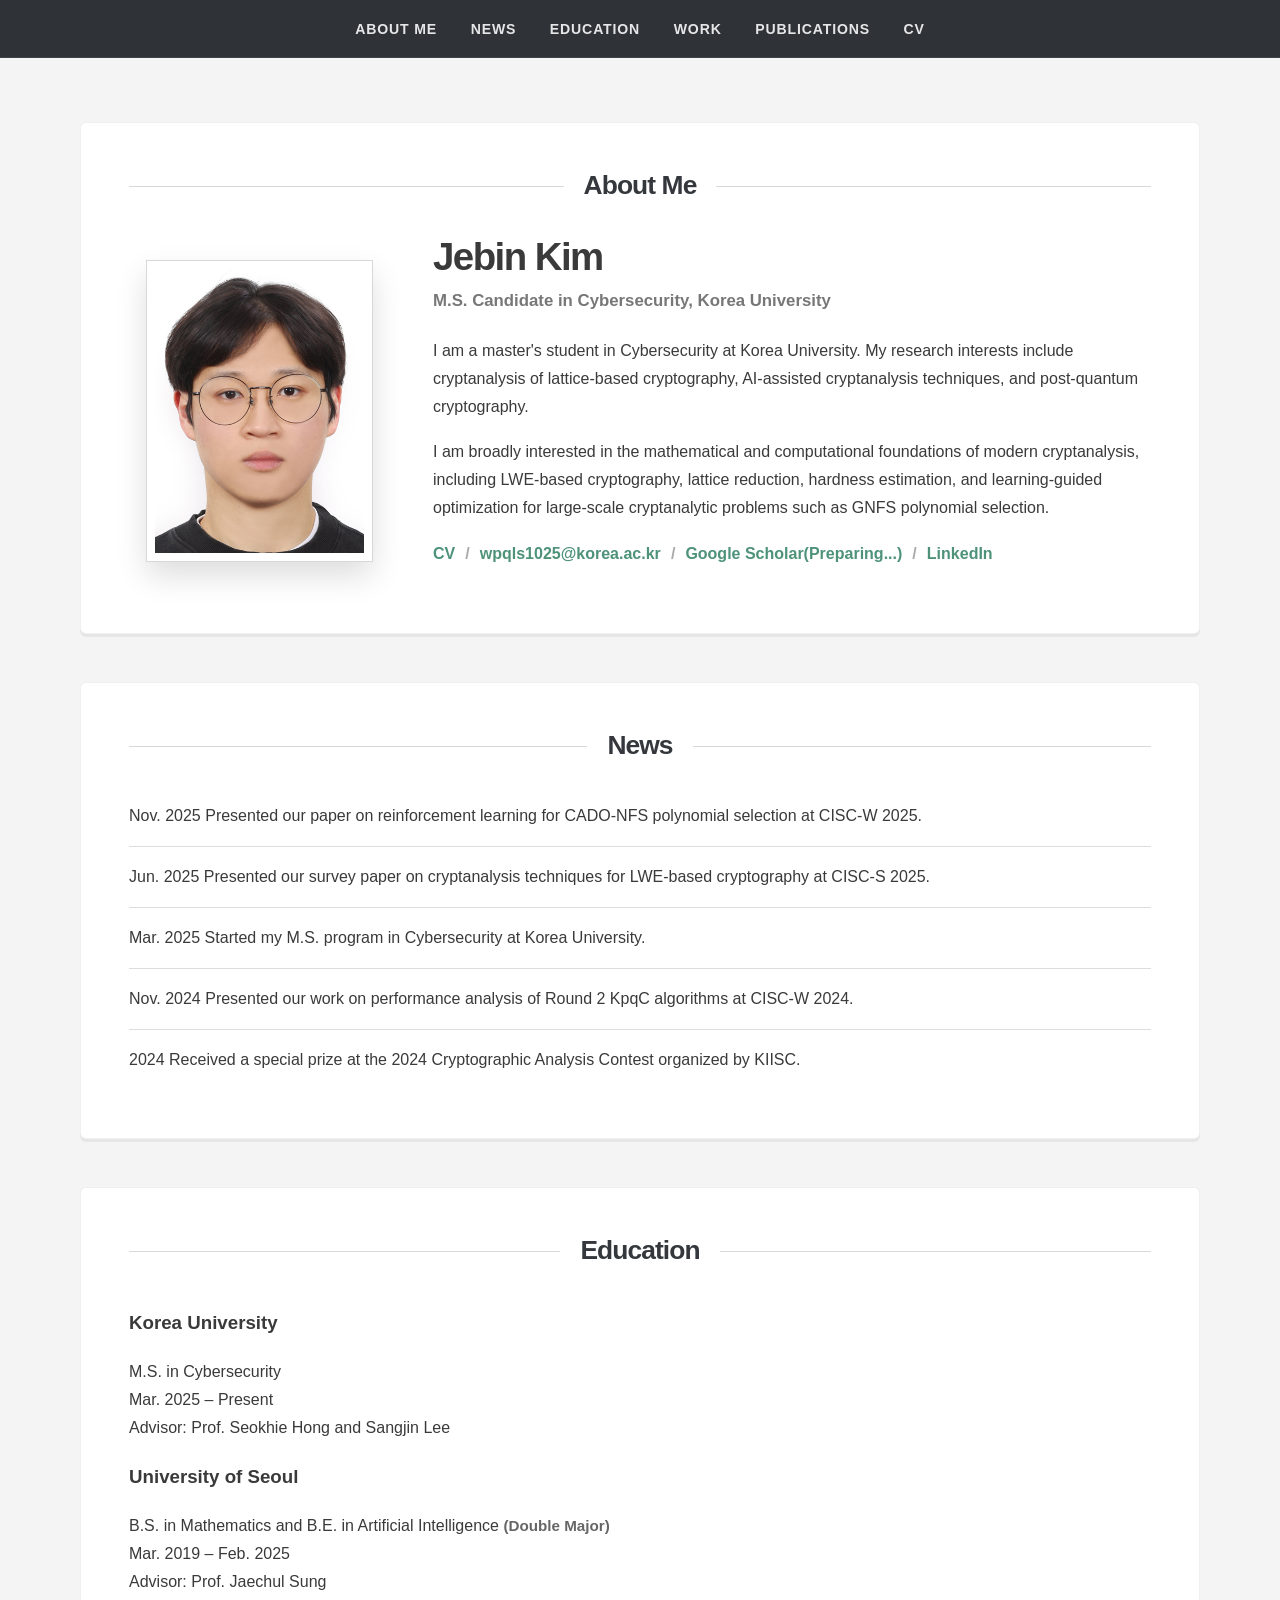
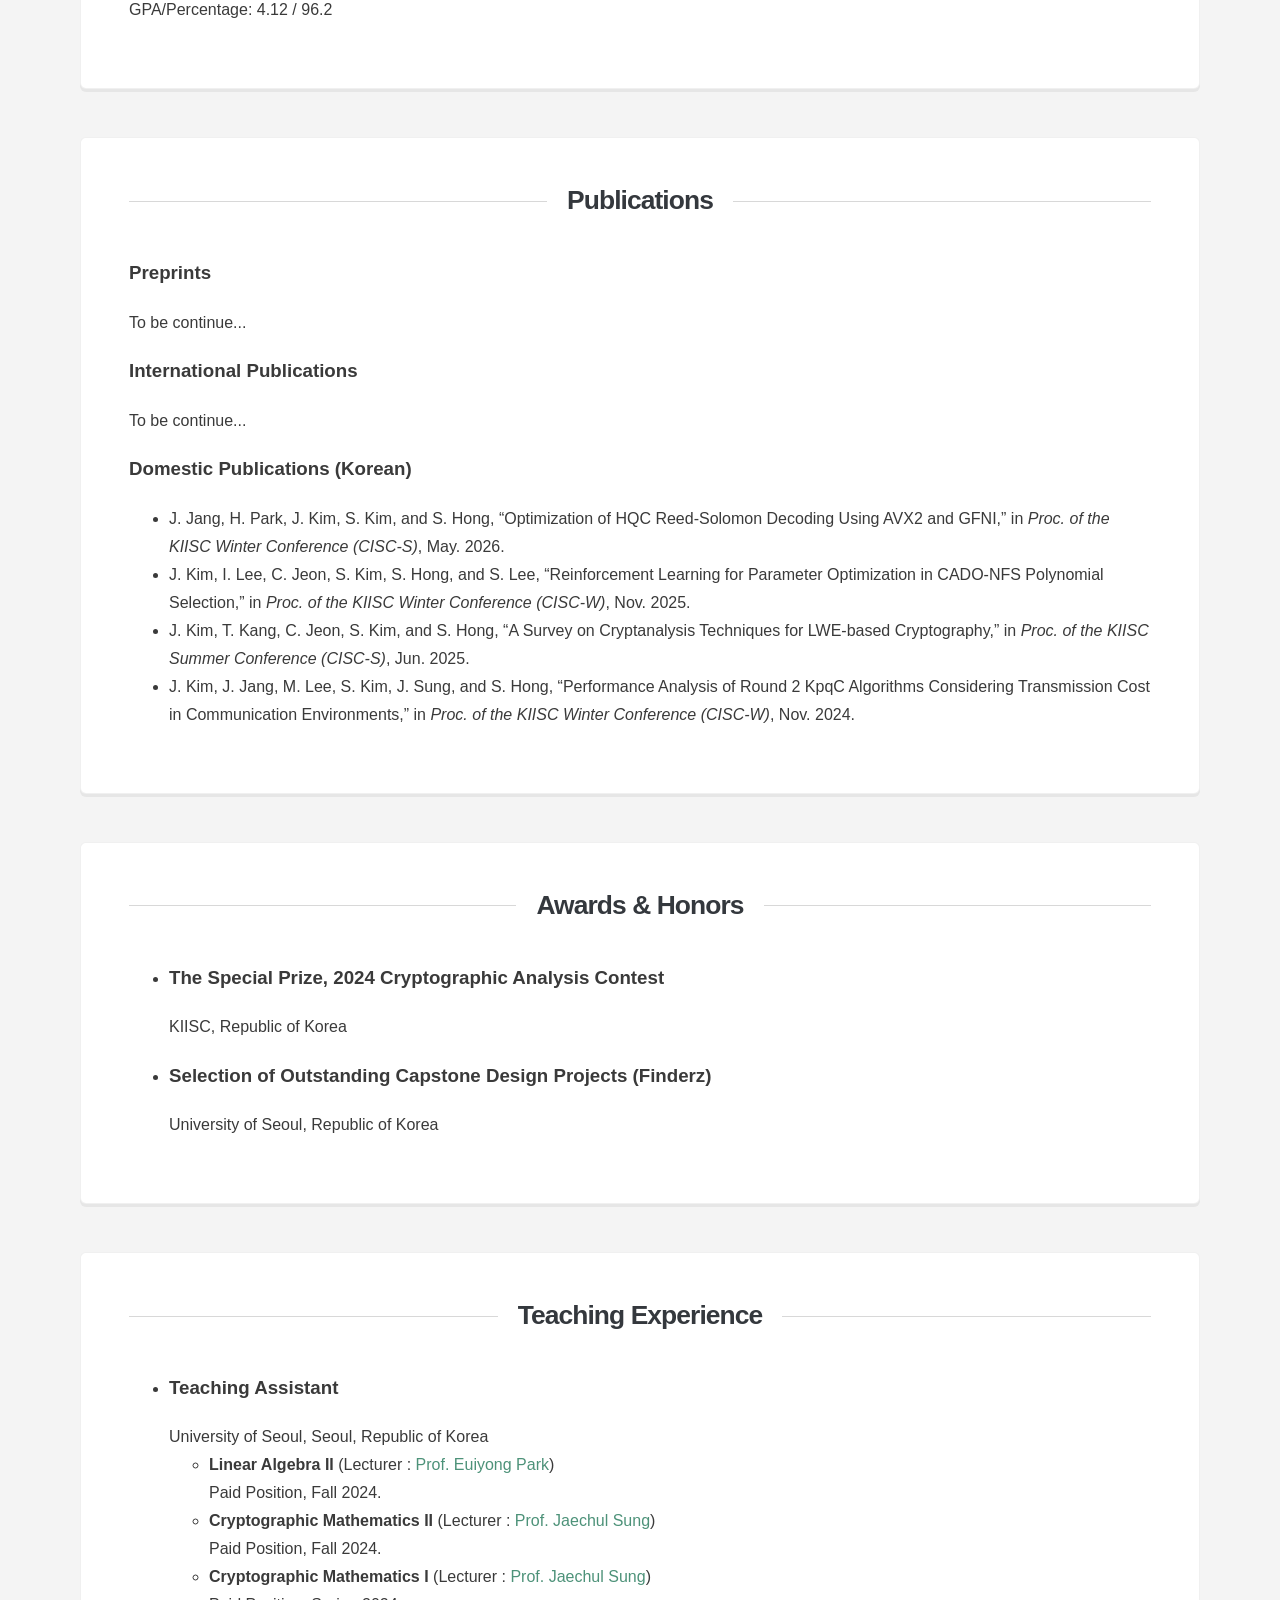
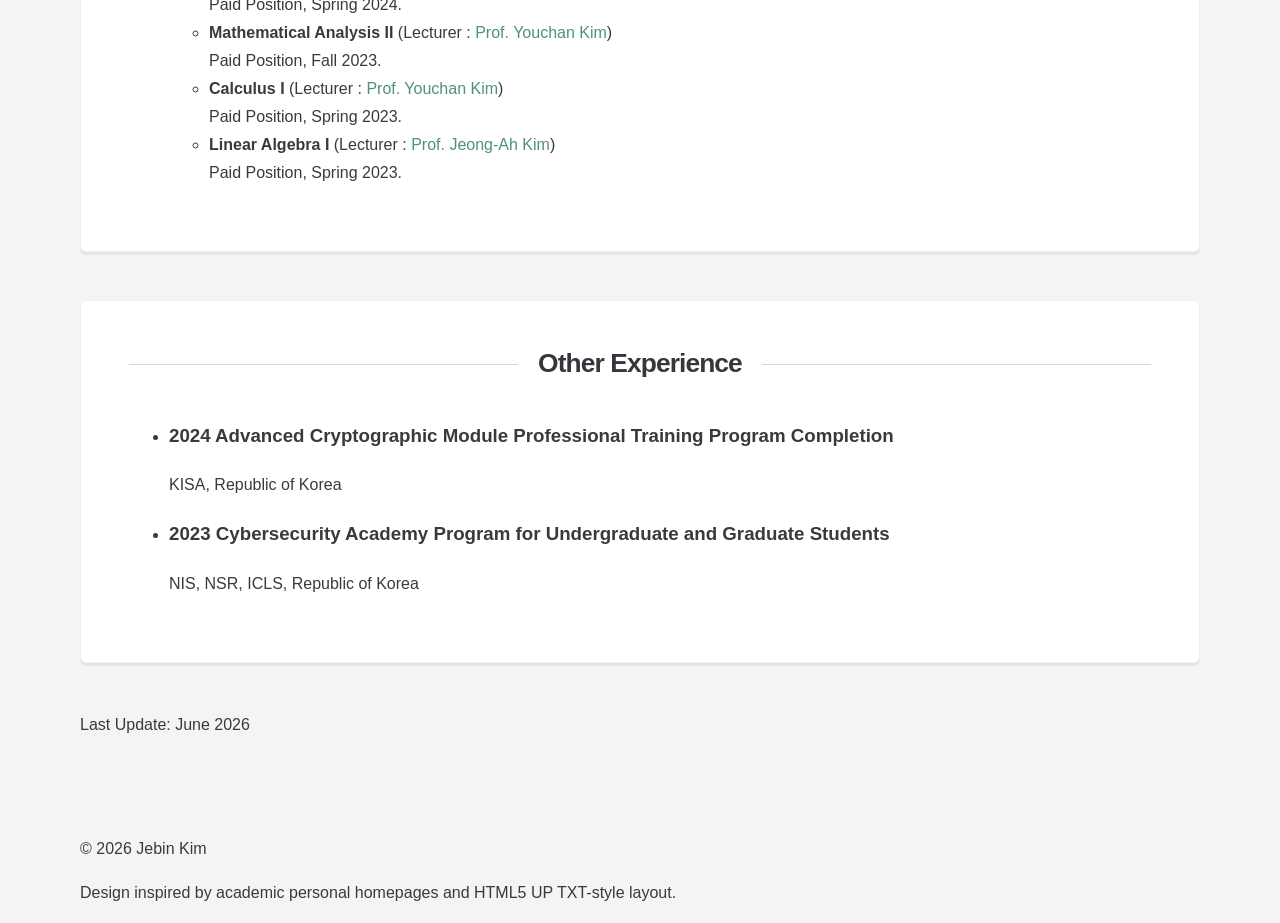
==== index.html @ 46e4a68a "Update index.html" ====
<!DOCTYPE html>
<html lang="en">

<head>
    <meta charset="UTF-8" />
    <meta name="viewport" content="width=device-width, initial-scale=1.0" />
    <title>Jebin Kim</title>
    <meta name="description" content="Personal academic homepage of Jebin Kim, M.S. candidate in Cybersecurity at Korea University." />
    <link rel="stylesheet" href="style.css" />
    <script>
        // Preserve the browser's normal scroll restoration on refresh.
        // If an old #section URL remains from a previous version, remove it early
        // so the browser restores the last scroll position instead of jumping to the anchor.
        (function() {
            if ('scrollRestoration' in history) {
                history.scrollRestoration = 'auto';
            }
            if (window.location.hash) {
                history.replaceState(null, document.title, window.location.pathname + window.location.search);
            }
        })();
    </script>
</head>

<body>
    <!-- HOMEPAGE_VERSION: ABOUT_LEFT_IMAGE_RIGHT_TEXT_V5 -->
    <!-- News section updated: latest-first, 5 items, generated 2026-06-02 -->
    <div id="page-wrapper">
        <!--    <header id="header">-->
        <!--      <div class="logo-container">-->
        <!--        <div class="logo-box">-->
        <!--          <h1><a href="#about">Jebin Kim</a></h1>-->
        <!--          <p>Cryptography · Post-Quantum Cryptanalysis · AI-Assisted Cryptanalysis</p>-->
        <!--        </div>-->
        <!--      </div>-->
        <!--    </header>-->

        <nav id="nav" aria-label="Main navigation">
            <ul>
<!--                <li class="current"><a href="#about">About Me</a></li>-->
                <li><a href="#about">About Me</a></li>
                <li><a href="#news">News</a></li>
                <li><a href="#education">Education</a></li>
                <li><a href="#work">Work</a></li>
                <li><a href="#publications">Publications</a></li>
                <li><a href="CV/CV20260602.pdf">CV</a></li>
            </ul>
        </nav>

        <main id="main">
            <div class="container">

                <!-- ABOUT -->
                <section id="about" class="box page-content about-split">
                    <h2 class="major"><span>About Me</span></h2>

                    <div class="about-layout">
                        <div class="about-photo">
                            <img src="images/Jebinkim.jpg" alt="Profile photo of Jebin Kim" />
                        </div>

                        <div class="about-text">
                            <h1>Jebin Kim</h1>
                            <p class="subtitle">M.S. Candidate in Cybersecurity, Korea University</p>

                            <p>
                                I am a master's student in Cybersecurity at Korea University. My research interests include
                                cryptanalysis of lattice-based cryptography, AI-assisted cryptanalysis techniques, and post-quantum cryptography.
                            </p>

                            <p>
                                I am broadly interested in the mathematical and computational foundations of modern cryptanalysis,
                                including LWE-based cryptography, lattice reduction, hardness estimation, and learning-guided
                                optimization for large-scale cryptanalytic problems such as GNFS polynomial selection.
                            </p>

                            <!--      <p class="affiliation">-->
                            <!--        Graduate School of Information Security, Korea University-->
                            <!--      </p>-->

                            <p class="profile-links">
                                <a href="CV/CV20260602.pdf">CV</a>
                                <span>/</span>
                                <a href="mailto:wpqls1025@korea.ac.kr">wpqls1025@korea.ac.kr</a>
                                <span>/</span>
                                <a href="#">Google Scholar(Preparing...)</a>
                                <span>/</span>
                                <a href="https://www.linkedin.com/in/jebinkim">LinkedIn</a>
                            </p>
                        </div>
                    </div>
                </section>


                <!-- NEWS -->
                <section id="news" class="box page-content">
                    <h2 class="major"><span>News</span></h2>
                    <ul class="news-list">
                        <li>
                            <span class="news-date">Nov. 2025</span>
                            <span class="news-text">
                                Presented our paper on reinforcement learning for CADO-NFS polynomial selection at CISC-W 2025.
                            </span>
                        </li>
                        <li>
                            <span class="news-date">Jun. 2025</span>
                            <span class="news-text">
                                Presented our survey paper on cryptanalysis techniques for LWE-based cryptography at CISC-S 2025.
                            </span>
                        </li>
                        <li>
                            <span class="news-date">Mar. 2025</span>
                            <span class="news-text">
                                Started my M.S. program in Cybersecurity at Korea University.
                            </span>
                        </li>
                        <li>
                            <span class="news-date">Nov. 2024</span>
                            <span class="news-text">
                                Presented our work on performance analysis of Round 2 KpqC algorithms at CISC-W 2024.
                            </span>
                        </li>
                        <li>
                            <span class="news-date">2024</span>
                            <span class="news-text">
                                Received a special prize at the 2024 Cryptographic Analysis Contest organized by KIISC.
                            </span>
                        </li>
                    </ul>
                </section>

                <!-- EDUCATION -->
                <section id="education" class="box page-content education-compact">
                    <h2 class="major"><span>Education</span></h2>

                    <div class="edu-list">
                        <article class="edu-item">
                            <h3>Korea University</h3>
                            <div class="edu-detail">
                                <p>
                                    M.S. in Cybersecurity
                                    <br>
                                    Mar. 2025 – Present
                                    <br>
                                    Advisor: Prof. Seokhie Hong and Sangjin Lee
                                </p>
                            </div>
                        </article>

                        <article class="edu-item">
                            <h3>University of Seoul</h3>
                            <div class="edu-detail">
                                <p>
                                    B.S. in Mathematics and B.E. in Artificial Intelligence <span class="degree-note">(Double Major)</span>
                                    <br>
                                    Mar. 2019 – Feb. 2025
                                    <br>
                                    Advisor: Prof. Jaechul Sung
                                    <br>
                                    GPA/Percentage: 4.12 / 96.2
                                </p>
                            </div>
                        </article>
                    </div>
                </section>

                <!--        &lt;!&ndash; WORK EXPERIENCE &ndash;&gt;-->
                <!--        <section id="work" class="box page-content">-->
                <!--          <h2 class="major"><span>Work Experience</span></h2>-->
                <!--          <div class="empty-space" aria-label="Empty work experience section"></div>-->
                <!--        </section>-->

                <!-- PUBLICATIONS -->
                <section id="publications" class="box page-content">
                    <h2 class="major"><span>Publications</span></h2>

                    <h3 class="section-subtitle">Preprints</h3>
                    <div class="publication-empty-box" aria-label="Empty publications section">
                        To be continue...
                    </div>

                    <h3 class="section-subtitle">International Publications</h3>
                    <div class="publication-empty-box" aria-label="Empty publications section">
                        To be continue...
                    </div>

                    <h3 class="section-subtitle domestic-title">Domestic Publications (Korean)</h3>
                    <ul class="domestic-publications">
                        <li>
                            J. Jang, H. Park, J. Kim, S. Kim, and S. Hong,
                            “Optimization of HQC Reed-Solomon Decoding Using AVX2 and GFNI,”
                            in <em>Proc. of the KIISC Winter Conference (CISC-S)</em>, May. 2026.
                        </li>
                        <li>
                            J. Kim, I. Lee, C. Jeon, S. Kim, S. Hong, and S. Lee,
                            “Reinforcement Learning for Parameter Optimization in CADO-NFS Polynomial Selection,”
                            in <em>Proc. of the KIISC Winter Conference (CISC-W)</em>, Nov. 2025.
                        </li>
                        <li>
                            J. Kim, T. Kang, C. Jeon, S. Kim, and S. Hong,
                            “A Survey on Cryptanalysis Techniques for LWE-based Cryptography,”
                            in <em>Proc. of the KIISC Summer Conference (CISC-S)</em>, Jun. 2025.
                        </li>
                        <li>
                            J. Kim, J. Jang, M. Lee, S. Kim, J. Sung, and S. Hong,
                            “Performance Analysis of Round 2 KpqC Algorithms Considering Transmission Cost in Communication Environments,”
                            in <em>Proc. of the KIISC Winter Conference (CISC-W)</em>, Nov. 2024.
                        </li>
                    </ul>
                </section>

                <!-- AWARDS & HONORS -->
                <section id="awards" class="box page-content">
                    <h2 class="major"><span>Awards &amp; Honors</span></h2>
                    <ul class="cv-list compact">
                        <li>
                            <h3>The Special Prize, 2024 Cryptographic Analysis Contest</h3>
                            <p class="institution">KIISC, Republic of Korea</p>
                        </li>
                        <li>
                            <h3>Selection of Outstanding Capstone Design Projects (Finderz)</h3>
                            <p class="institution">University of Seoul, Republic of Korea</p>
                        </li>
                    </ul>
                </section>

                <!-- TEACHING EXPERIENCE -->
                <section id="teaching" class="box page-content">
                    <h2 class="major"><span>Teaching Experience</span></h2>
                    <ul class="cv-list">
                        <li>
                            <div class="item-head">
                                <h3>Teaching Assistant</h3>
<!--                                <span>Mar. 2023 - Feb. 2025</span>-->
                            </div>
                            <span class="institution">University of Seoul, Seoul, Republic of Korea</span>
                            <ul class="sub-list">
                                <li>
                                    <b>Linear Algebra II</b>
                                    <span class="degree-note"> (Lecturer : <a href="https://sites.google.com/site/epark1024/" target="_blank" style="color: #4d9279;">Prof. Euiyong Park</a>)</span>
                                    <br>
                                    Paid Position, Fall 2024.
                                </li>
                                <li>
                                    <b>Cryptographic Mathematics II</b>
                                    <span class="degree-note"> (Lecturer : <a href="https://scholar.google.com/citations?user=eSgW4uAAAAAJ&hl=en" target="_blank" style="color: #4d9279;">Prof. Jaechul Sung</a>)</span>
                                    <br>
                                    Paid Position, Fall 2024.
                                </li>
                                <li>
                                    <b>Cryptographic Mathematics I</b>
                                    <span class="degree-note"> (Lecturer : <a href="https://scholar.google.com/citations?user=eSgW4uAAAAAJ&hl=en" target="_blank" style="color: #4d9279;">Prof. Jaechul Sung</a>)</span>
                                    <br>
                                    Paid Position, Spring 2024.
                                </li>
                                <li>
                                    <b>Mathematical Analysis II</b>
                                    <span class="degree-note"> (Lecturer : <a href="https://app.rndcircle.io/lab/f2e110f0-f742-4427-a4ac-b15742e9b4c2" target="_blank" style="color: #4d9279;">Prof. Youchan Kim</a>)</span>
                                    <br>
                                    Paid Position, Fall 2023.
                                </li>
                                <li>
                                    <b>Calculus I</b>
                                    <span class="degree-note"> (Lecturer : <a href="https://app.rndcircle.io/lab/f2e110f0-f742-4427-a4ac-b15742e9b4c2" target="_blank" style="color: #4d9279;">Prof. Youchan Kim</a>)</span>
                                    <br>
                                    Paid Position, Spring 2023.
                                </li>
                                <li>
                                    <b>Linear Algebra I</b>
                                    <span class="degree-note"> (Lecturer : <a target="_blank" style="color: #4d9279;">Prof. Jeong-Ah Kim</a>)</span>
                                    <br>
                                    Paid Position, Spring 2023.
                                </li>
                            </ul>
                        </li>
                    </ul>
                </section>

                <!--        &lt;!&ndash; PROFESSIONAL ACTIVITIES &ndash;&gt;-->
                <!--        <section id="professional-activities" class="box page-content">-->
                <!--          <h2 class="major"><span>Professional Activities</span></h2>-->
                <!--          <div class="empty-space" aria-label="Empty professional activities section"></div>-->
                <!--        </section>-->

                <!-- OTHER EXPERIENCE -->
                <section id="other-experience" class="box page-content">
                    <h2 class="major"><span>Other Experience</span></h2>
                    <ul class="cv-list compact">
                        <li>
                            <h3>2024 Advanced Cryptographic Module Professional Training Program Completion</h3>
                            <p class="institution">KISA, Republic of Korea</p>
                        </li>
                        <li>
                            <h3>2023 Cybersecurity Academy Program for Undergraduate and Graduate Students</h3>
                            <p class="institution">NIS, NSR, ICLS, Republic of Korea</p>
                        </li>
                    </ul>
                </section>

                <!--        &lt;!&ndash; INVITED TALKS &ndash;&gt;-->
                <!--        <section id="invited-talks" class="box page-content">-->
                <!--          <h2 class="major"><span>Invited Talks</span></h2>-->
                <!--          <div class="empty-space" aria-label="Empty invited talks section"></div>-->
                <!--        </section>-->

                <p class="last-update">Last Update: June 2026</p>
            </div>
        </main>

        <footer id="footer">
            <div class="container footer-content">
                <p>© 2026 Jebin Kim</p>
                <p>Design inspired by academic personal homepages and HTML5 UP TXT-style layout.</p>
            </div>
        </footer>
    </div>

    <script>
        // In-page navigation without leaving #section in the URL.
        // Refresh keeps the browser's previous scroll position.
        (function() {
            if ('scrollRestoration' in history) {
                history.scrollRestoration = 'auto';
            }

            function removeHash() {
                if (window.location.hash) {
                    history.replaceState(null, document.title, window.location.pathname + window.location.search);
                }
            }

            document.querySelectorAll('a[href^="#"]').forEach(function(link) {
                link.addEventListener('click', function(event) {
                    var targetId = link.getAttribute('href');
                    if (!targetId || targetId === '#') return;

                    var target = document.querySelector(targetId);
                    if (!target) return;

                    event.preventDefault();
                    target.scrollIntoView({
                        behavior: 'smooth',
                        block: 'start'
                    });
                    removeHash();
                });
            });
        })();
    </script>
</body>

</html>
---- style.css ----
:root {
  --bg: #f4f4f4;
  --bg-dark: #2f3338;
  --bg-darker: #25292e;
  --box: #ffffff;
  --text: #3a3a3a;
  --muted: #777777;
  --line: #dddddd;
  --accent: #70b79c;
  --accent-dark: #4d9279;
  --accent-alt: #e97770;
  --shadow: 0 3px 0 rgba(0, 0, 0, 0.06);
  --radius: 6px;
  --width: 1120px;
}

* {
  box-sizing: border-box;
}

html {
  scroll-behavior: smooth;
}

body {
  margin: 0;
  background: var(--bg);
  color: var(--text);
  font-family: "Segoe UI", Arial, Helvetica, sans-serif;
  font-size: 16px;
  line-height: 1.75;
}

a {
  color: inherit;
  text-decoration: none;
}

a:hover {
  color: var(--accent-dark);
}

#page-wrapper {
  min-height: 100vh;
}

/* Header */

#header {
  padding: 3.5rem 1rem 2.5rem;
  text-align: center;
  background: #fff;
}

.logo-container {
  max-width: var(--width);
  margin: 0 auto;
}

.logo-box {
  display: inline-block;
  position: relative;
  padding: 0 2.25rem;
}

.logo-box::before,
.logo-box::after {
  content: "";
  position: absolute;
  top: 50%;
  width: 7rem;
  height: 1px;
  background: #cfcfcf;
}

.logo-box::before {
  right: 100%;
}

.logo-box::after {
  left: 100%;
}

.logo-box h1 {
  margin: 0;
  font-size: 2.65rem;
  line-height: 1;
  letter-spacing: -0.04em;
  font-weight: 900;
}

.logo-box h1 a {
  display: inline-block;
  background: var(--bg-darker);
  color: #fff;
  padding: 0.65rem 1.05rem;
  border-radius: 4px;
  box-shadow: var(--shadow);
}

.logo-box p {
  margin: 1rem 0 0;
  color: #777;
  font-size: 0.95rem;
  letter-spacing: 0.08em;
  text-transform: uppercase;
}

/* Navigation */

#nav {
  background: var(--bg-dark);
  color: #fff;
  box-shadow: inset 0 -1px 0 rgba(255, 255, 255, 0.08);
}

#nav ul {
  max-width: var(--width);
  margin: 0 auto;
  padding: 0 1rem;
  list-style: none;
  display: flex;
  align-items: center;
  justify-content: center;
  flex-wrap: wrap;
}

#nav li {
  margin: 0;
}

#nav a {
  display: block;
  padding: 1.05rem 1.05rem;
  color: rgba(255, 255, 255, 0.88);
  font-size: 0.88rem;
  font-weight: 700;
  letter-spacing: 0.06em;
  text-transform: uppercase;
}

#nav li.current a,
#nav a:hover {
  background: var(--accent);
  color: #fff;
}

/* Banner */

.banner {
  padding: 5.5rem 1rem;
  color: #fff;
  text-align: center;
  background:
    linear-gradient(rgba(47, 51, 56, 0.76), rgba(47, 51, 56, 0.76)),
    radial-gradient(circle at 20% 10%, rgba(112, 183, 156, 0.75), transparent 32rem),
    linear-gradient(135deg, #4b5e69, #30343a 60%, #24272c);
}

.banner-content {
  max-width: 880px;
  margin: 0 auto;
}

.eyebrow {
  margin: 0 0 1rem;
  color: rgba(255, 255, 255, 0.78);
  font-size: 0.9rem;
  font-weight: 800;
  letter-spacing: 0.16em;
  text-transform: uppercase;
}

.banner h2 {
  margin: 0;
  font-size: clamp(2.05rem, 5vw, 4.25rem);
  line-height: 1.05;
  letter-spacing: -0.055em;
  font-weight: 900;
}

.banner p:not(.eyebrow) {
  max-width: 720px;
  margin: 1.25rem auto 0;
  color: rgba(255, 255, 255, 0.9);
  font-size: 1.17rem;
}

.banner-actions {
  margin-top: 2rem;
  display: flex;
  justify-content: center;
  gap: 0.9rem;
  flex-wrap: wrap;
}

/* Main layout */

#main {
  padding: 4rem 1rem;
}

.container {
  max-width: var(--width);
  margin: 0 auto;
}

.box {
  background: var(--box);
  border-radius: var(--radius);
  box-shadow: var(--shadow);
  border: 1px solid rgba(0, 0, 0, 0.06);
  margin-bottom: 3rem;
  padding: 3rem;
}

/* Major heading line */

.major {
  position: relative;
  text-align: center;
  margin: 0 0 2.6rem;
  color: #34383d;
  font-size: 1.65rem;
  line-height: 1.1;
  font-weight: 900;
  letter-spacing: -0.035em;
}

.major::before {
  content: "";
  position: absolute;
  top: 50%;
  left: 0;
  right: 0;
  border-top: 1px solid #d8d8d8;
}

.major span {
  position: relative;
  display: inline-block;
  padding: 0 1.25rem;
  background: #fff;
}

/* Highlight */

.highlight {
  text-align: center;
}

.special {
  display: flex;
  justify-content: center;
  flex-wrap: wrap;
  gap: 1rem;
  margin: 0 0 2.2rem;
  padding: 0;
  list-style: none;
}

.special span {
  display: grid;
  place-items: center;
  width: 5.5rem;
  height: 5.5rem;
  border-radius: 50%;
  background: var(--accent);
  color: #fff;
  font-weight: 900;
  letter-spacing: -0.02em;
  box-shadow: inset 0 -5px 0 rgba(0, 0, 0, 0.08), var(--shadow);
}

.highlight header h2 {
  margin: 0;
  color: #30343a;
  font-size: 2rem;
  font-weight: 900;
  letter-spacing: -0.045em;
}

.highlight header p {
  margin: 0.5rem 0 1.6rem;
  color: var(--muted);
  font-size: 1.1rem;
  font-weight: 700;
}

.highlight > p {
  max-width: 820px;
  margin: 0 auto;
}

/* Features */

.feature-grid {
  display: grid;
  grid-template-columns: repeat(4, minmax(0, 1fr));
  gap: 1.35rem;
}

.feature-card {
  min-width: 0;
}

.feature-image {
  display: grid;
  place-items: center;
  min-height: 9.5rem;
  border-radius: var(--radius);
  color: #fff;
  font-size: 1.55rem;
  font-weight: 900;
  letter-spacing: -0.04em;
  margin-bottom: 1rem;
  box-shadow: var(--shadow);
}

.gradient-one {
  background: linear-gradient(135deg, #70b79c, #376d76);
}

.gradient-two {
  background: linear-gradient(135deg, #e97770, #a84d56);
}

.gradient-three {
  background: linear-gradient(135deg, #7d92c5, #3a4f78);
}

.gradient-four {
  background: linear-gradient(135deg, #d9a64a, #8d6831);
}

.feature-card h3 {
  margin: 0 0 0.55rem;
  color: #34383d;
  font-size: 1.15rem;
  font-weight: 900;
  letter-spacing: -0.02em;
}

.feature-card p {
  margin: 0;
  color: #666;
  font-size: 0.95rem;
}

/* Publications / News */

.two-column {
  display: grid;
  grid-template-columns: minmax(0, 2.15fr) minmax(260px, 0.85fr);
  gap: 2rem;
}

.post-card,
.sidebar-card,
.timeline-item {
  border-top: 5px solid var(--accent);
  background: #fafafa;
  border-radius: var(--radius);
  padding: 1.6rem;
}

.post-card header h3,
.sidebar-card h3,
.timeline-item h3 {
  margin: 0;
  color: #34383d;
  font-size: 1.4rem;
  font-weight: 900;
  letter-spacing: -0.035em;
}

.post-card header p {
  margin: 0.2rem 0 1.15rem;
  color: var(--muted);
  font-weight: 700;
}

.news-list {
  list-style: none;
  margin: 1rem 0 0;
  padding: 0;
}

.news-list li {
  border-top: 1px solid var(--line);
  padding: 1rem 0;
}

.news-list li:first-child {
  border-top: 0;
  padding-top: 0;
}

.news-list p {
  margin: 0.2rem 0 0;
  color: #666;
  font-size: 0.95rem;
}

.date {
  display: inline-block;
  color: var(--accent-dark);
  font-size: 0.82rem;
  font-weight: 900;
  letter-spacing: 0.08em;
  text-transform: uppercase;
}

/* Education */

.timeline {
  display: grid;
  grid-template-columns: repeat(2, minmax(0, 1fr));
  gap: 1.1rem;
}

.timeline-item {
  border-top-color: var(--accent-alt);
  margin-bottom: 1.1rem;
}

.timeline-item p {
  margin: 0.6rem 0 0;
}

.muted {
  color: var(--muted);
  font-weight: 700;
}

/* Buttons */

.button {
  display: inline-block;
  border: 0;
  border-radius: 5px;
  padding: 0.85rem 1.3rem;
  background: var(--accent);
  color: #fff;
  font-weight: 900;
  font-size: 0.92rem;
  letter-spacing: 0.05em;
  text-transform: uppercase;
  box-shadow: inset 0 -3px 0 rgba(0, 0, 0, 0.08), var(--shadow);
}

.button:hover {
  background: var(--accent-dark);
  color: #fff;
}

.button.secondary {
  background: rgba(255, 255, 255, 0.18);
  border: 1px solid rgba(255, 255, 255, 0.35);
}

.button.secondary:hover {
  background: rgba(255, 255, 255, 0.28);
}

.button.small {
  padding: 0.65rem 1rem;
  font-size: 0.8rem;
}

/* Footer */

#contact {
  padding: 3.5rem 1rem 2.5rem;
  background: var(--bg-dark);
  color: rgba(255, 255, 255, 0.78);
}

.footer-container {
  max-width: var(--width);
  margin: 0 auto;
  text-align: center;
}

#contact h2 {
  margin: 0 0 0.85rem;
  color: #fff;
  font-size: 1.7rem;
  font-weight: 900;
  letter-spacing: -0.03em;
}

#contact p {
  max-width: 720px;
  margin: 0 auto;
}

.contact-links {
  display: flex;
  justify-content: center;
  flex-wrap: wrap;
  gap: 0.75rem;
  margin: 1.8rem 0 0;
  padding: 0;
  list-style: none;
}

.contact-links a {
  display: inline-block;
  min-width: 7rem;
  padding: 0.65rem 0.9rem;
  border-radius: 5px;
  background: rgba(255, 255, 255, 0.08);
  color: #fff;
  font-weight: 800;
}

.contact-links a:hover {
  background: var(--accent);
}

.copyright {
  margin-top: 2rem !important;
  color: rgba(255, 255, 255, 0.46);
  font-size: 0.86rem;
}

/* Responsive */

@media (max-width: 980px) {
  .feature-grid {
    grid-template-columns: repeat(2, minmax(0, 1fr));
  }

  .two-column,
  .timeline {
    grid-template-columns: 1fr;
  }
}

@media (max-width: 720px) {
  #header {
    padding: 2.2rem 1rem 1.7rem;
  }

  .logo-box::before,
  .logo-box::after {
    display: none;
  }

  .logo-box {
    padding: 0;
  }

  .logo-box h1 {
    font-size: 2rem;
  }

  .logo-box p {
    font-size: 0.78rem;
  }

  #nav ul {
    justify-content: flex-start;
    overflow-x: auto;
    flex-wrap: nowrap;
  }

  #nav a {
    white-space: nowrap;
    padding: 0.9rem 0.8rem;
  }

  .banner {
    padding: 3.7rem 1rem;
  }

  #main {
    padding: 2rem 1rem;
  }

  .box {
    padding: 1.6rem;
    margin-bottom: 2rem;
  }

  .feature-grid {
    grid-template-columns: 1fr;
  }

  .special span {
    width: 4.4rem;
    height: 4.4rem;
    font-size: 0.88rem;
  }
}


/* =========================================================
   HOMEPAGE_VERSION: ABOUT_LEFT_IMAGE_RIGHT_TEXT_V5
   About card: left image + right description.
   Uses #about selectors, so it works even if there is no .about class.
   ========================================================= */

/* Disable the old dark hero style only for the previous About banner. */
section#about.banner {
  display: none !important;
}

/* About card layout */
#about.about-split {
  text-align: left;
}

#about.about-split .major {
  margin-bottom: 2.25rem;
}

#about .about-layout {
  display: grid;
  grid-template-columns: 260px minmax(0, 1fr);
  gap: 2.75rem;
  align-items: center;
}

#about .about-photo {
  display: flex;
  justify-content: center;
  align-items: center;
}

#about .about-photo img {
  width: 225px;
  height: 300px;
  object-fit: cover;
  border-radius: 0;
  border: 8px solid #ffffff;
  outline: 1px solid #d8d8d8;
  box-shadow: 0 14px 30px rgba(0, 0, 0, 0.14);
  background: #f3f3f3;
}

#about .about-text h1 {
  margin: 0 0 0.45rem;
  color: var(--text);
  font-size: 2.4rem;
  line-height: 1.1;
  font-weight: 900;
  letter-spacing: -0.04em;
}

#about .about-text .subtitle {
  margin: 0 0 1.35rem;
  color: var(--muted);
  font-size: 1.05rem;
  font-weight: 700;
}

#about .about-text p {
  margin: 0 0 1.1rem;
  font-size: 1rem;
  line-height: 1.75;
  color: var(--text);
}

#about .about-text .affiliation {
  margin-top: 1.25rem;
  font-weight: 700;
  color: #34383d;
}

#about .profile-links {
  margin-top: 1.25rem;
  font-weight: 700;
}

#about .profile-links a {
  color: var(--accent-dark);
  text-decoration: none;
}

#about .profile-links a:hover {
  text-decoration: underline;
}

#about .profile-links span {
  color: #aaa;
  margin: 0 0.35rem;
}

/* Mobile: image goes above text. */
@media (max-width: 760px) {
  #about .about-layout {
    grid-template-columns: 1fr;
    gap: 1.75rem;
    text-align: center;
  }

  #about .about-photo img {
    width: 165px;
    height: 165px;
  }

  #about .about-text h1 {
    font-size: 2rem;
  }

  #about .profile-links span {
    margin: 0 0.2rem;
  }
}

/* =========================================================
   EDUCATION_COMPACT_OVERRIDE
   Based on current style.css structure:
   - The Education section currently uses .timeline / .timeline-item.
   - This override makes Education compact and indents details.
   - Place at the END of style.css so it overrides earlier rules.
   ========================================================= */

#education .timeline {
  display: block;
}

#education .timeline-item {
  border-top: 0;
  background: transparent;
  border-radius: 0;
  box-shadow: none;
  padding: 0;
  margin: 0 0 1.05rem;
}

#education .timeline-item:last-child {
  margin-bottom: 0;
}

#education .timeline-item h3 {
  margin: 0 0 0.15rem;
  color: #1f252b;
  font-size: 1.08rem;
  line-height: 1.2;
  font-weight: 800;
  letter-spacing: -0.015em;
}

#education .timeline-item p {
  margin: 0.04rem 0;
  padding-left: 1.15rem;
  color: #252b31;
  font-size: 0.98rem;
  line-height: 1.28;
}

#education .timeline-item .muted {
  color: #555;
  font-weight: 500;
}

/* If you use a note such as "(Double Major)" in the degree line. */
#education .degree-note {
  color: #666;
  font-size: 0.95em;
  font-weight: 600;
}

@media (max-width: 720px) {
  #education .timeline-item {
    margin-bottom: 0.95rem;
  }

  #education .timeline-item p {
    padding-left: 0.85rem;
    line-height: 1.34;
  }
}
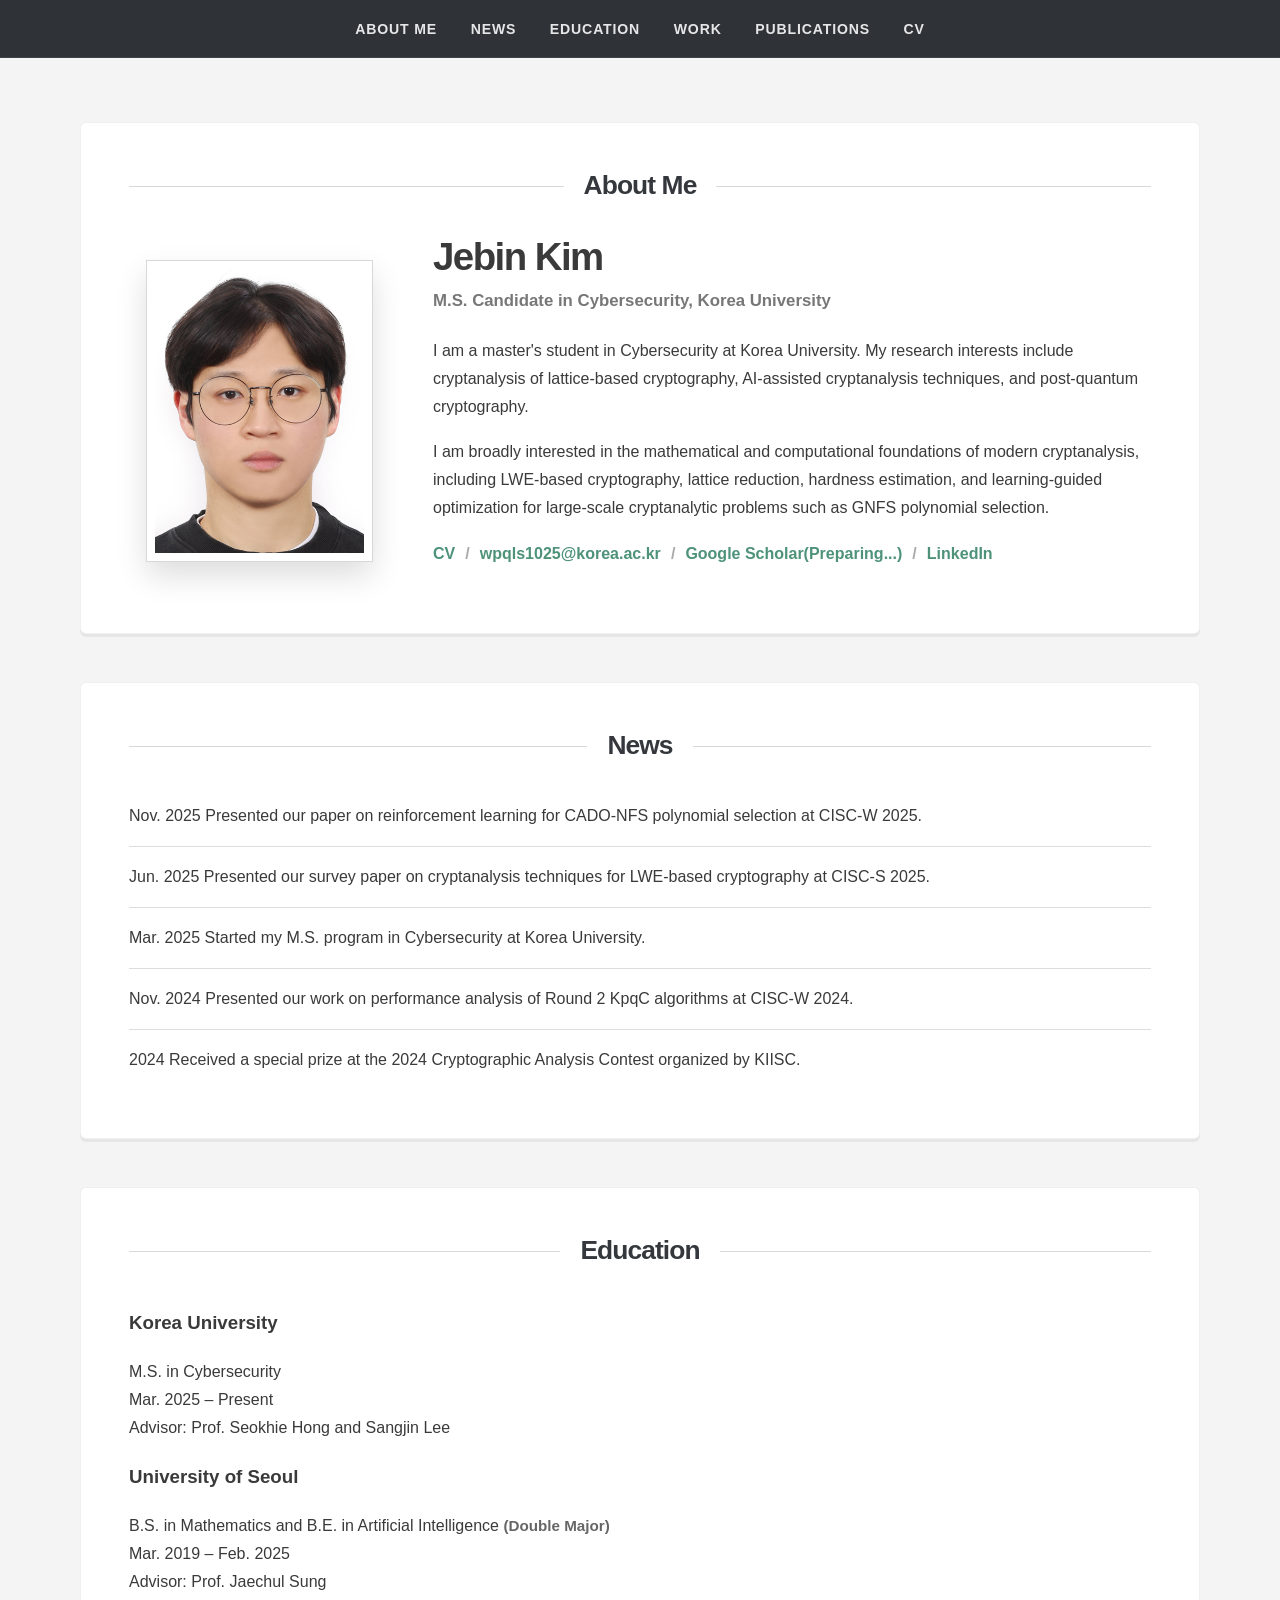
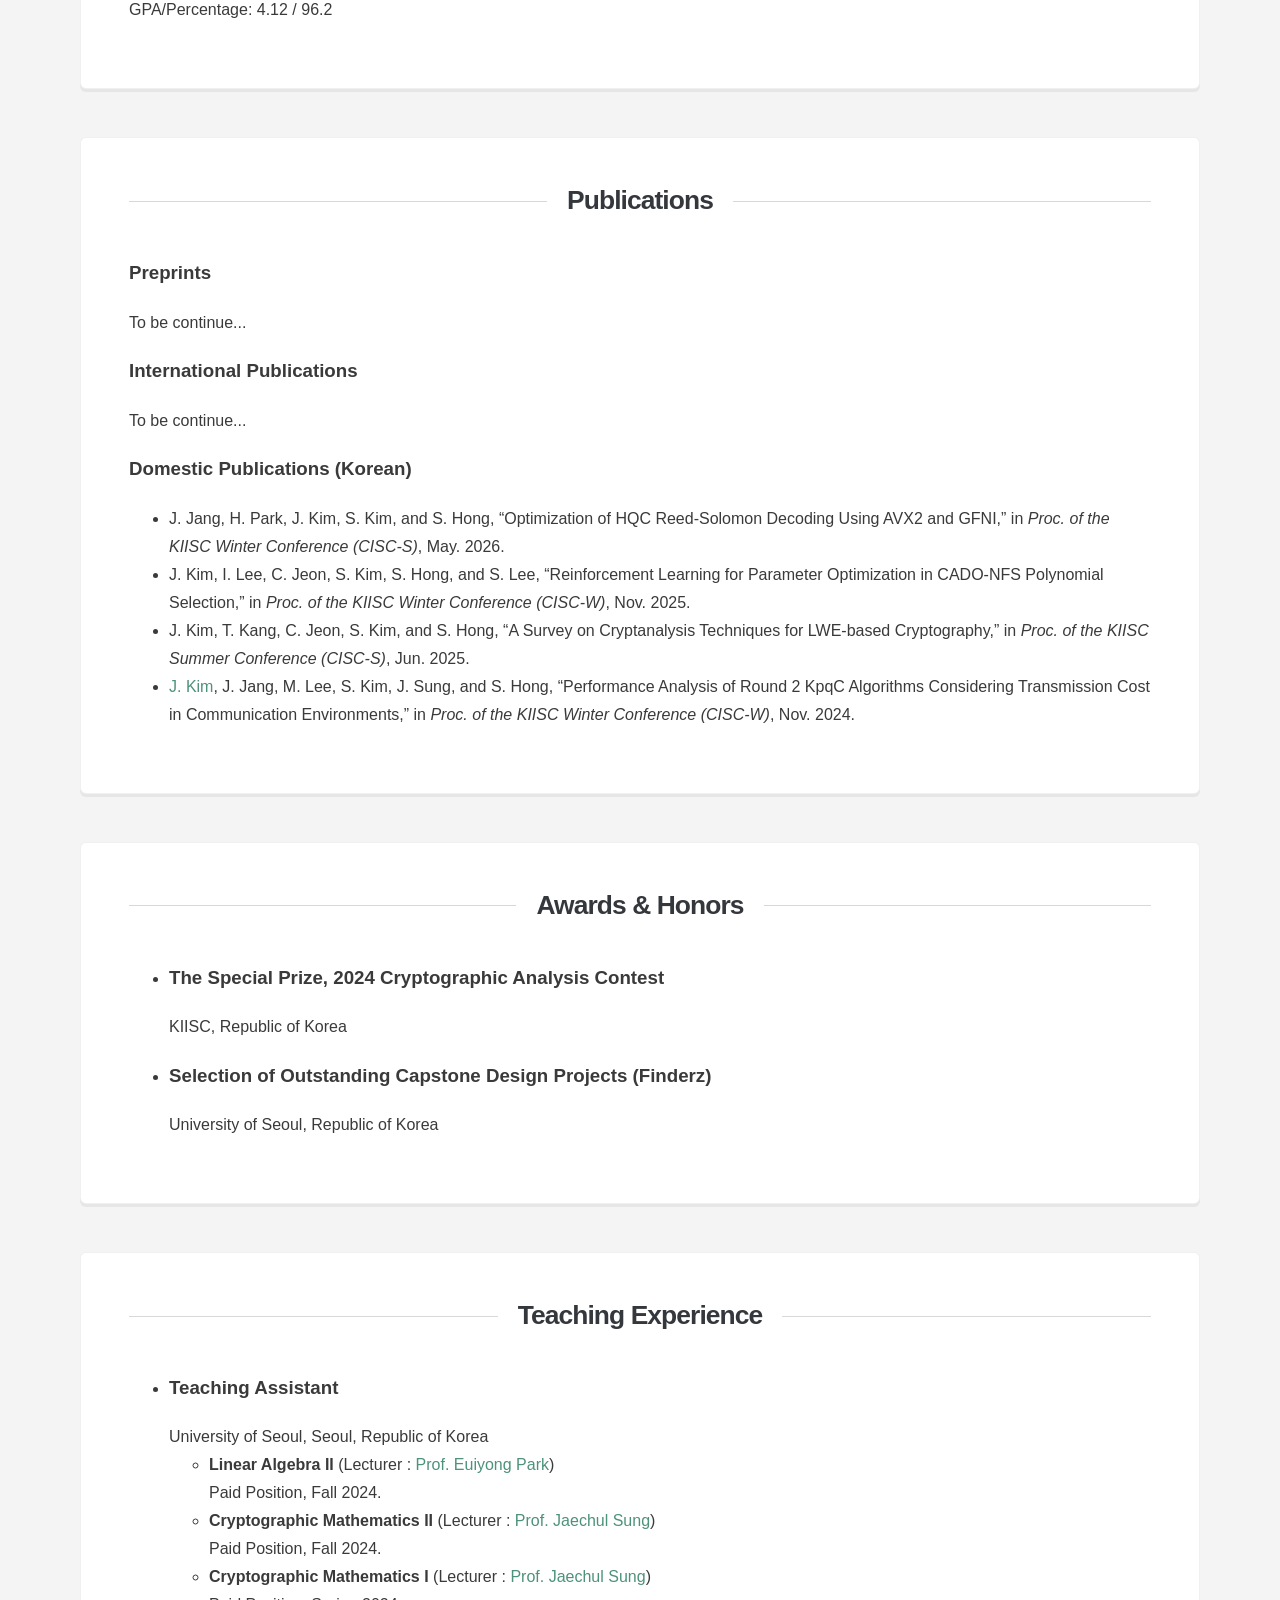
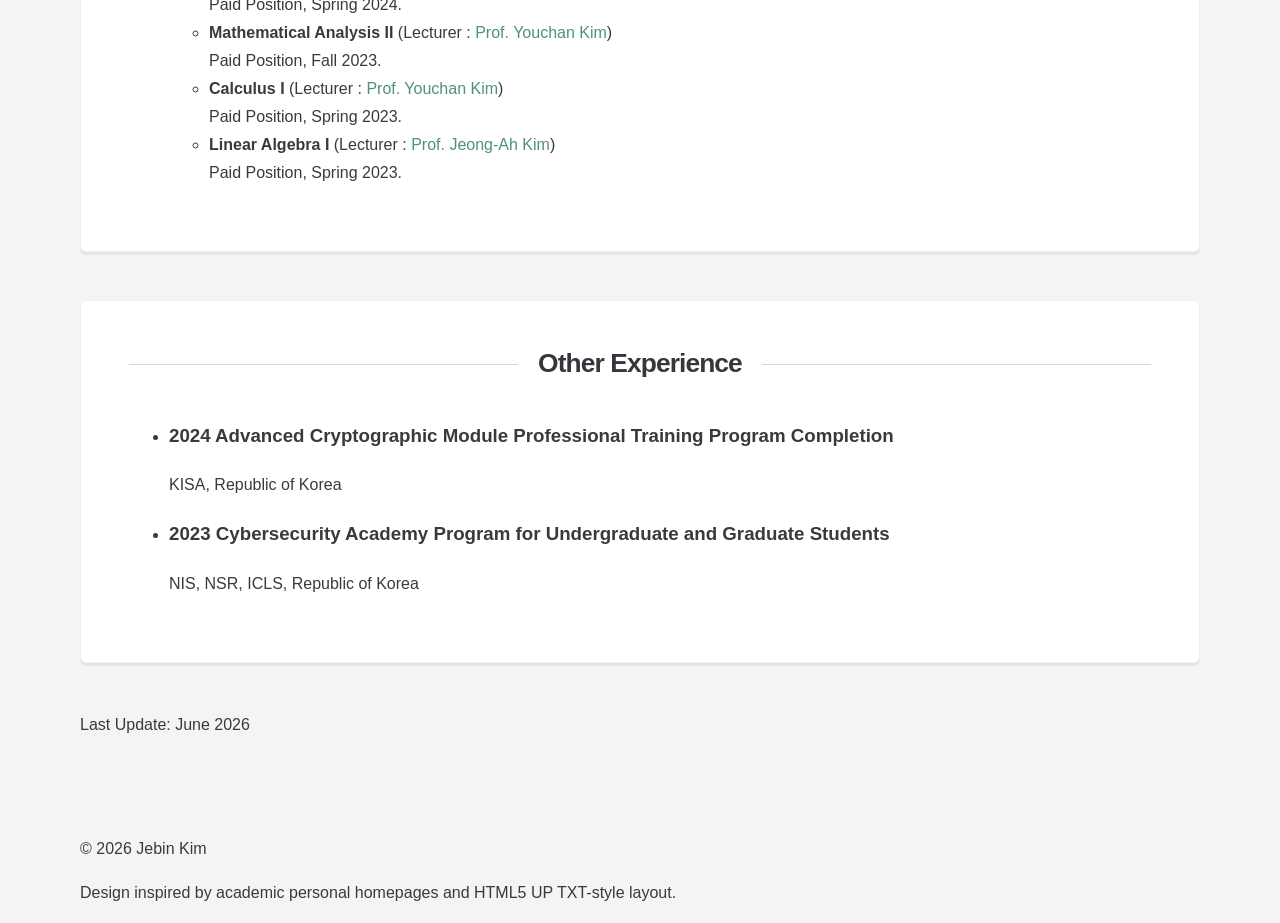
==== commit 1ff2da36: "Update index.html" ====
--- a/index.html
+++ b/index.html
@@ -202,7 +202,7 @@
                             in <em>Proc. of the KIISC Summer Conference (CISC-S)</em>, Jun. 2025.
                         </li>
                         <li>
-                            J. Kim, J. Jang, M. Lee, S. Kim, J. Sung, and S. Hong,
+                            <a style="color: #4d9279;">J. Kim</a>, J. Jang, M. Lee, S. Kim, J. Sung, and S. Hong,
                             “Performance Analysis of Round 2 KpqC Algorithms Considering Transmission Cost in Communication Environments,”
                             in <em>Proc. of the KIISC Winter Conference (CISC-W)</em>, Nov. 2024.
                         </li>
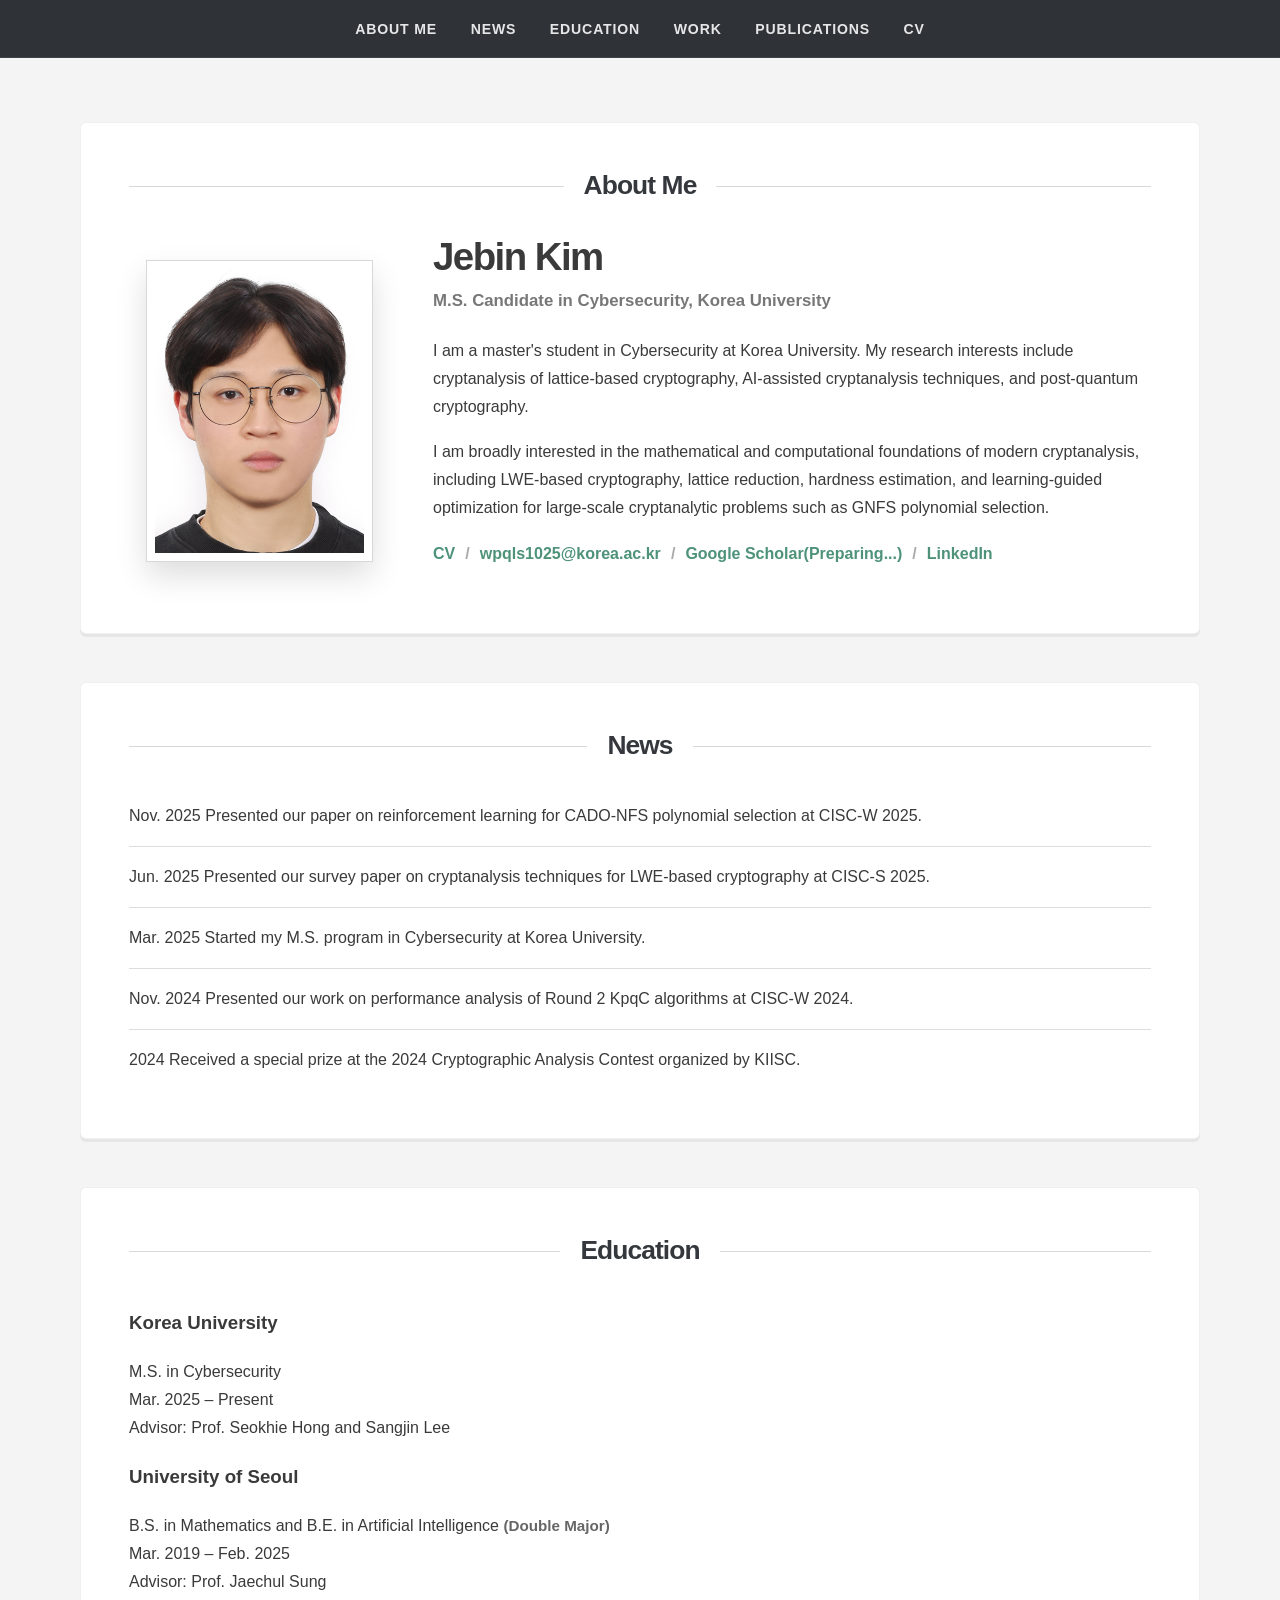
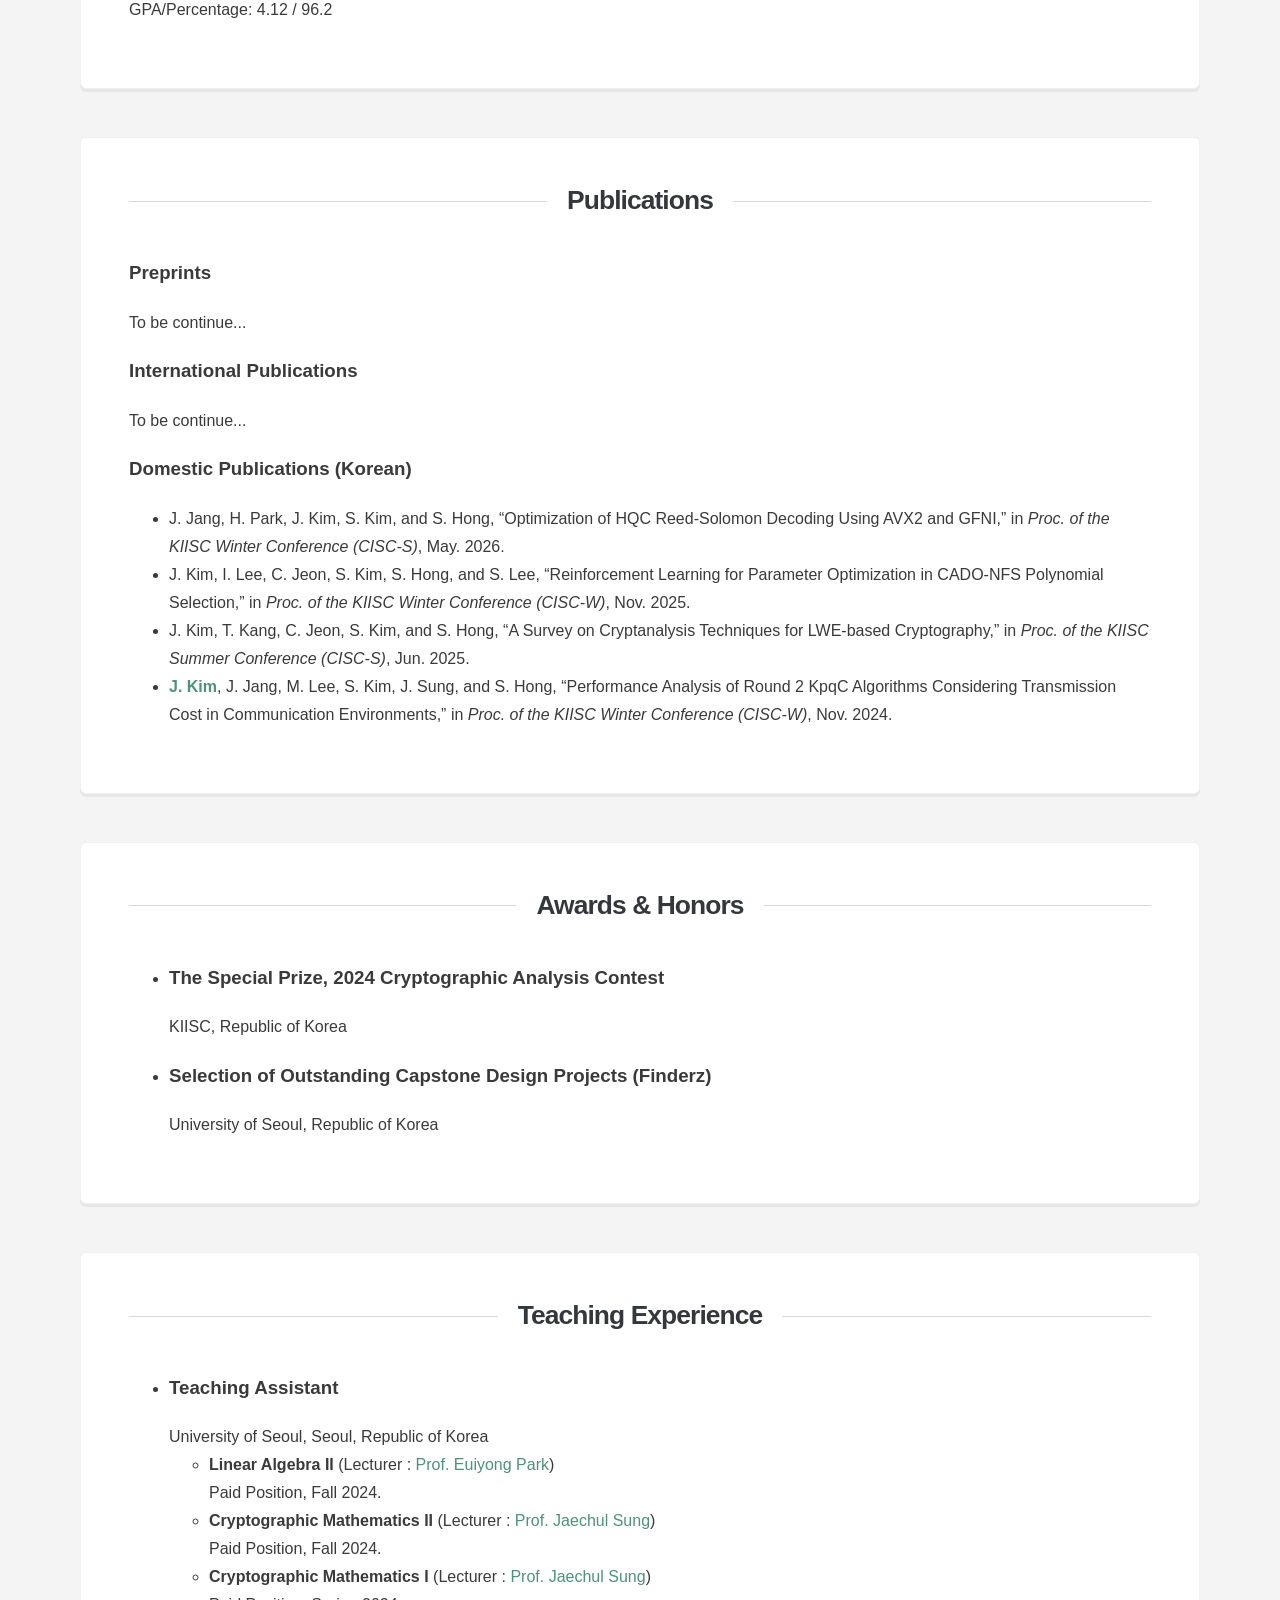
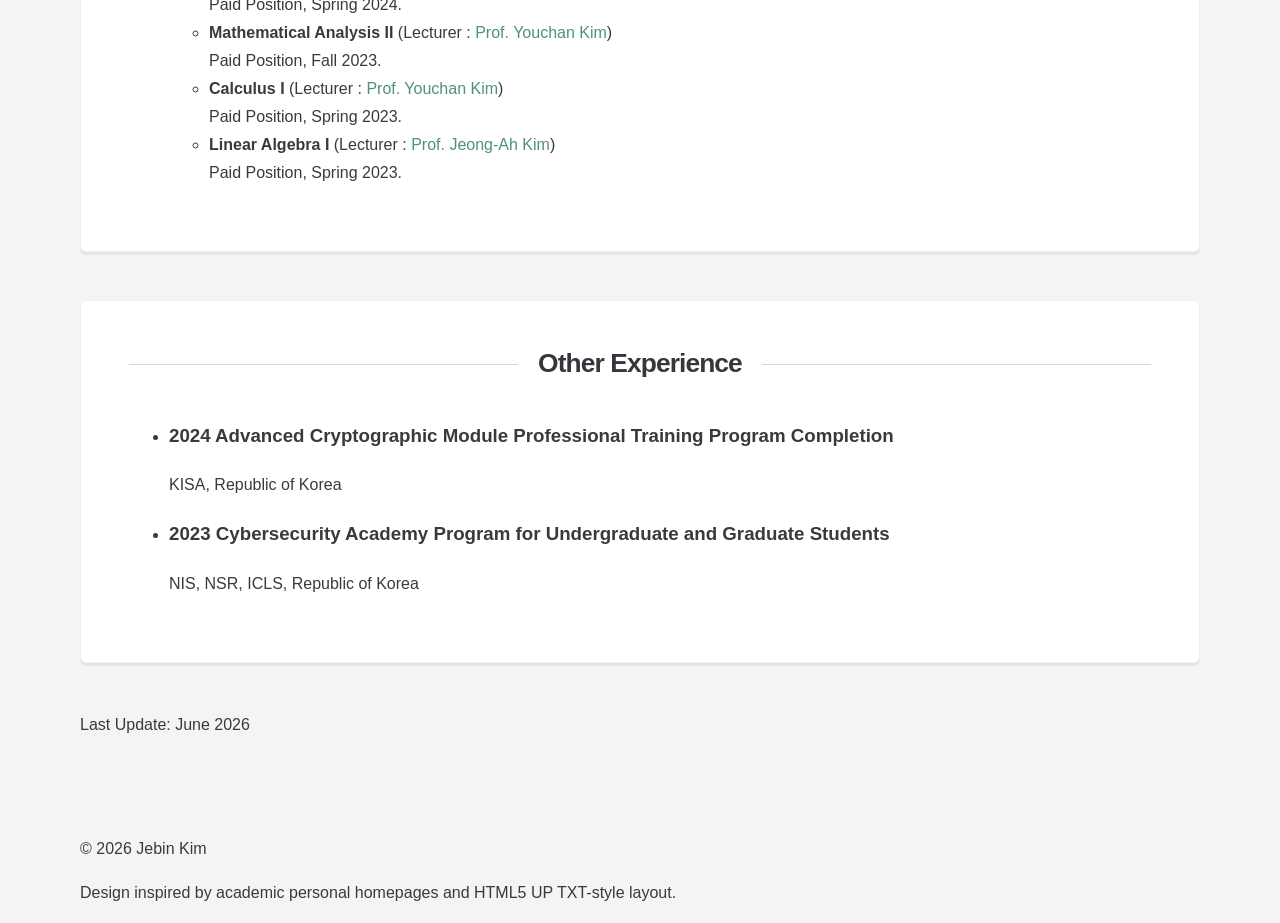
==== commit ad17cadb: "Update index.html" ====
--- a/index.html
+++ b/index.html
@@ -202,7 +202,7 @@
                             in <em>Proc. of the KIISC Summer Conference (CISC-S)</em>, Jun. 2025.
                         </li>
                         <li>
-                            <a style="color: #4d9279;">J. Kim</a>, J. Jang, M. Lee, S. Kim, J. Sung, and S. Hong,
+                            <a style="color: #4d9279;"><b>J. Kim</b></a>, J. Jang, M. Lee, S. Kim, J. Sung, and S. Hong,
                             “Performance Analysis of Round 2 KpqC Algorithms Considering Transmission Cost in Communication Environments,”
                             in <em>Proc. of the KIISC Winter Conference (CISC-W)</em>, Nov. 2024.
                         </li>
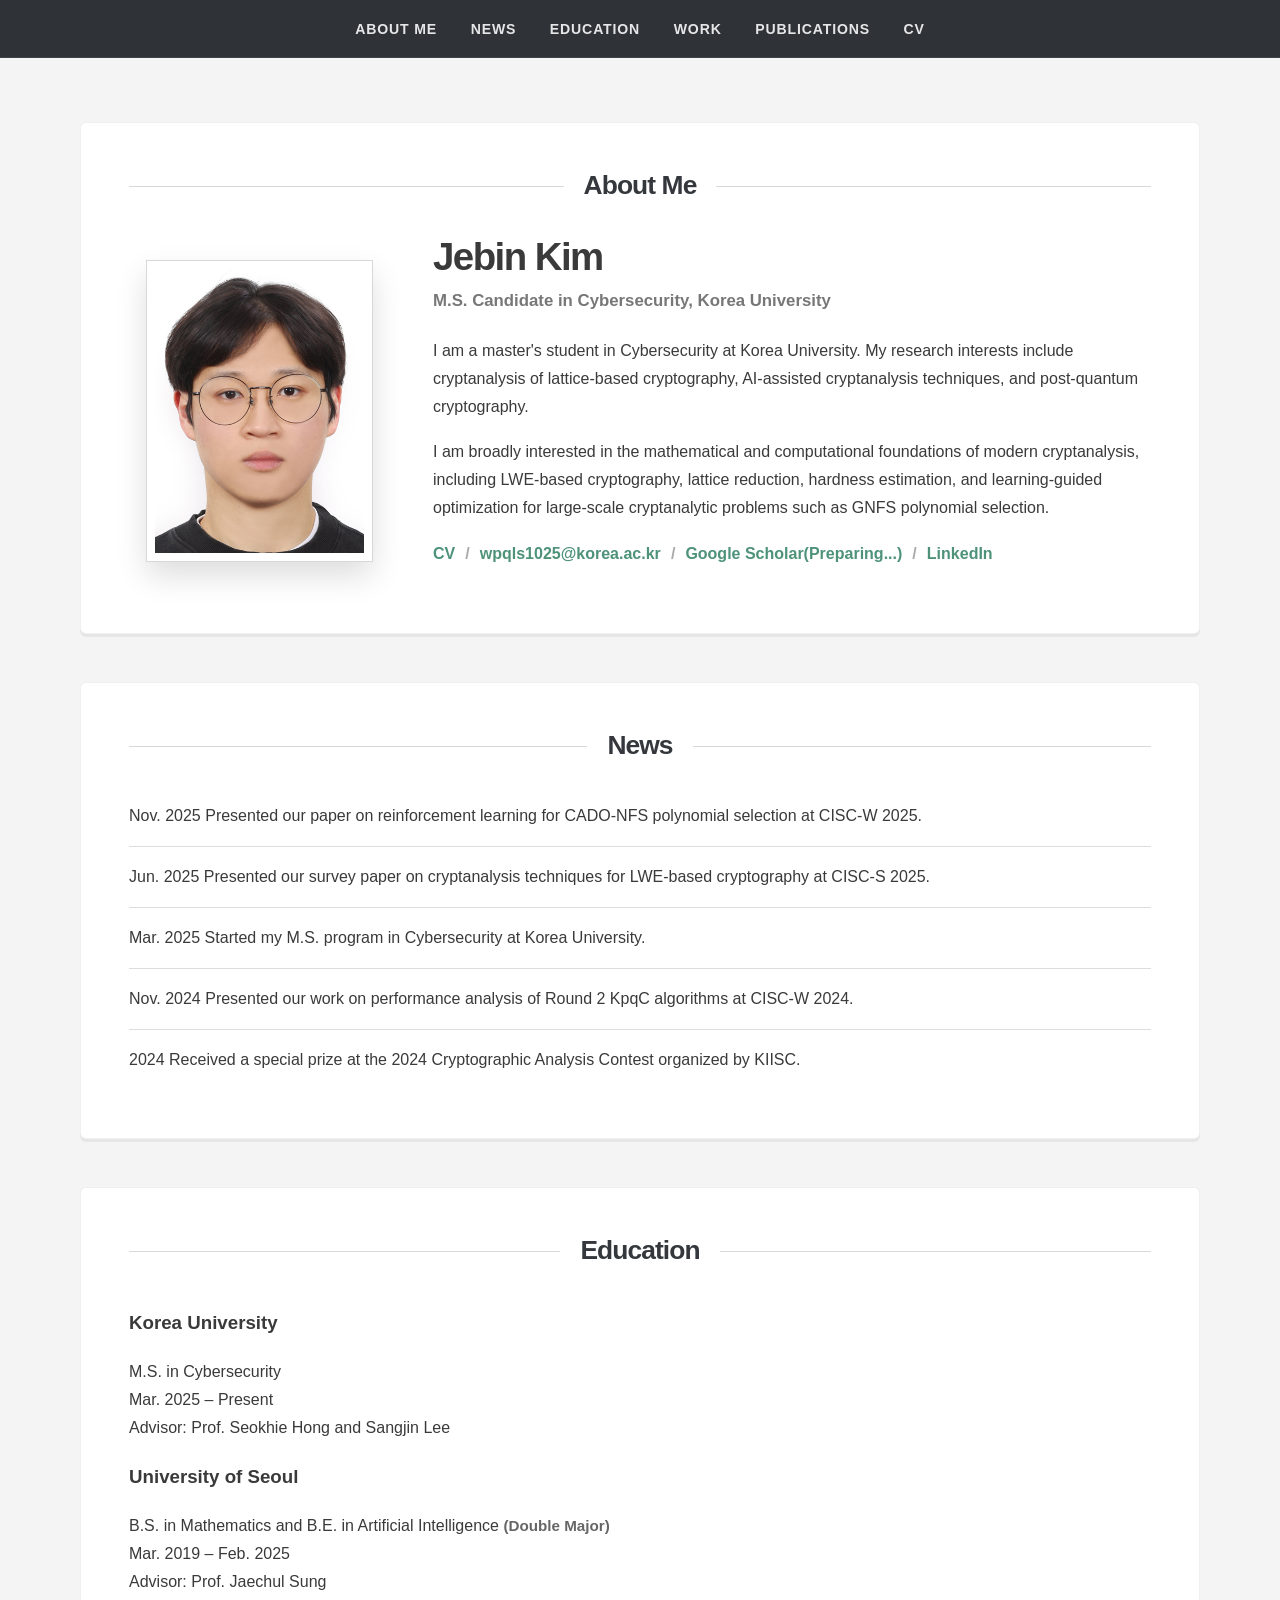
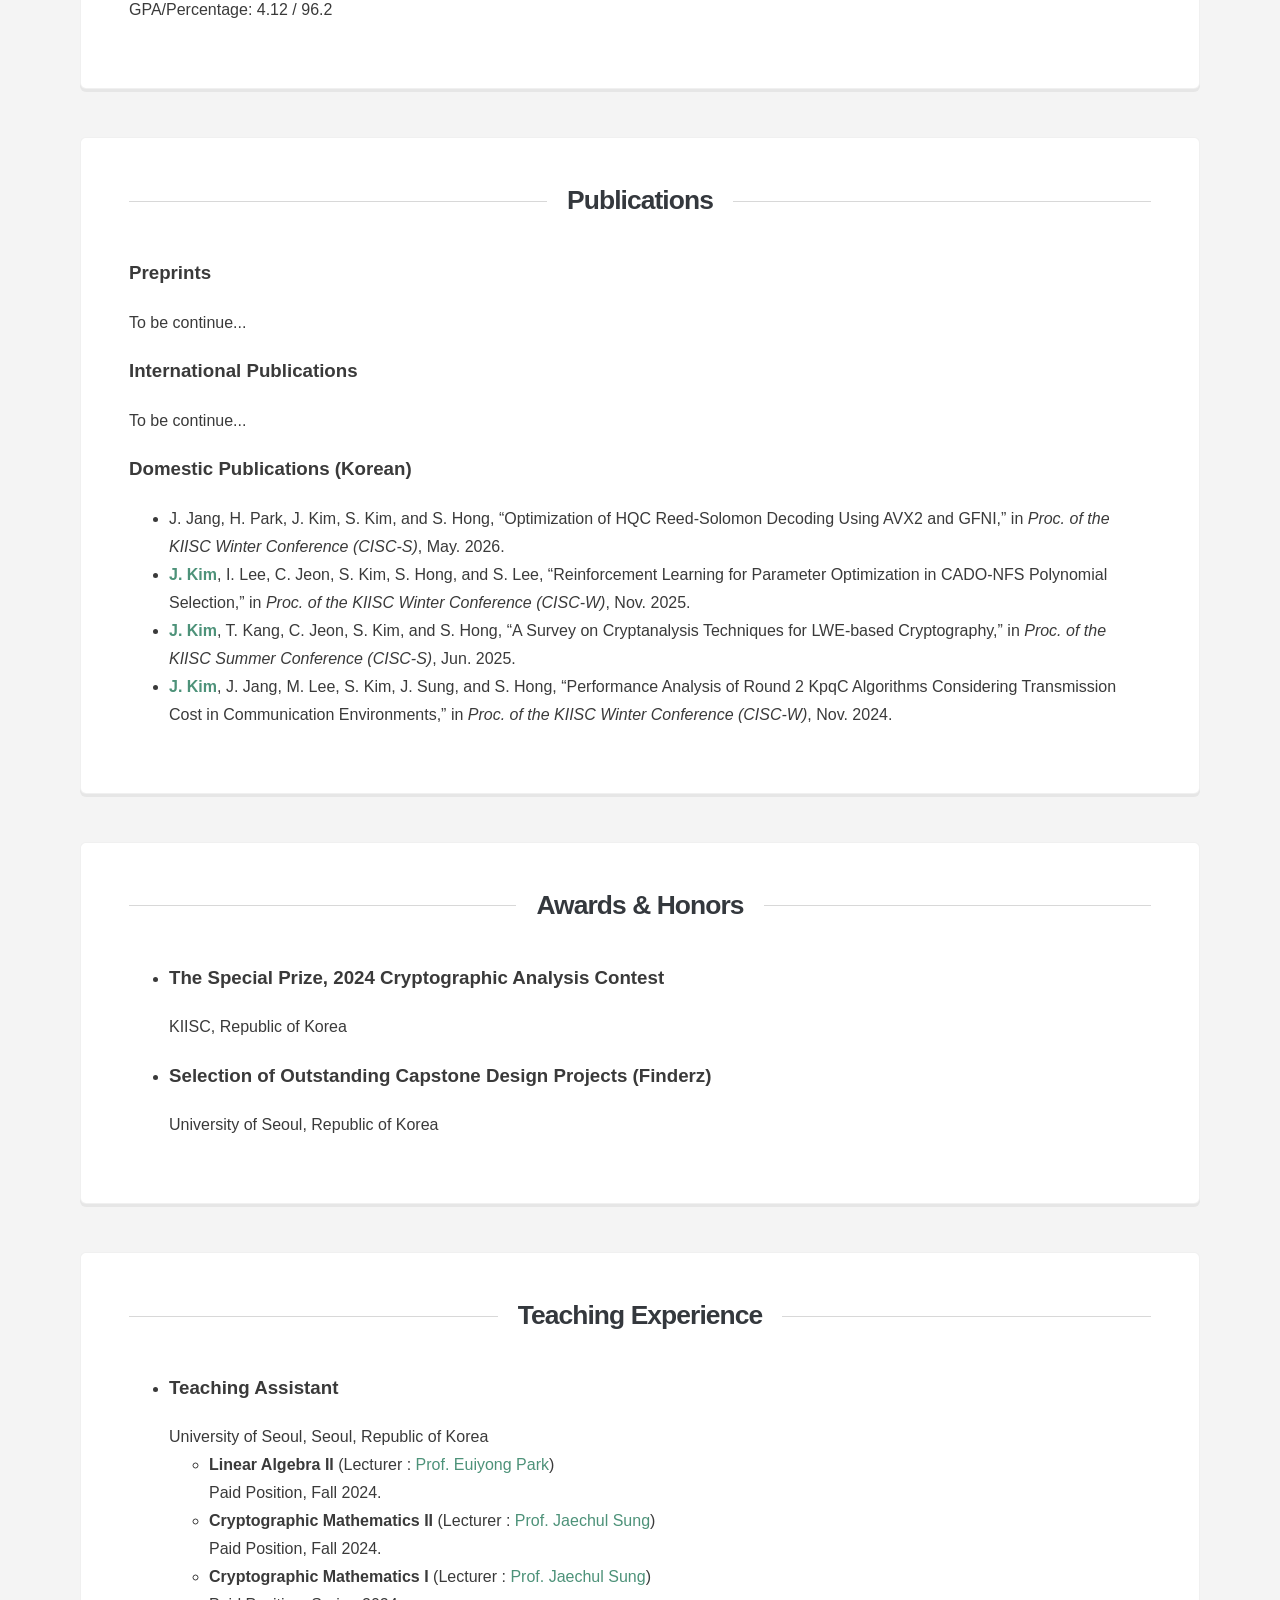
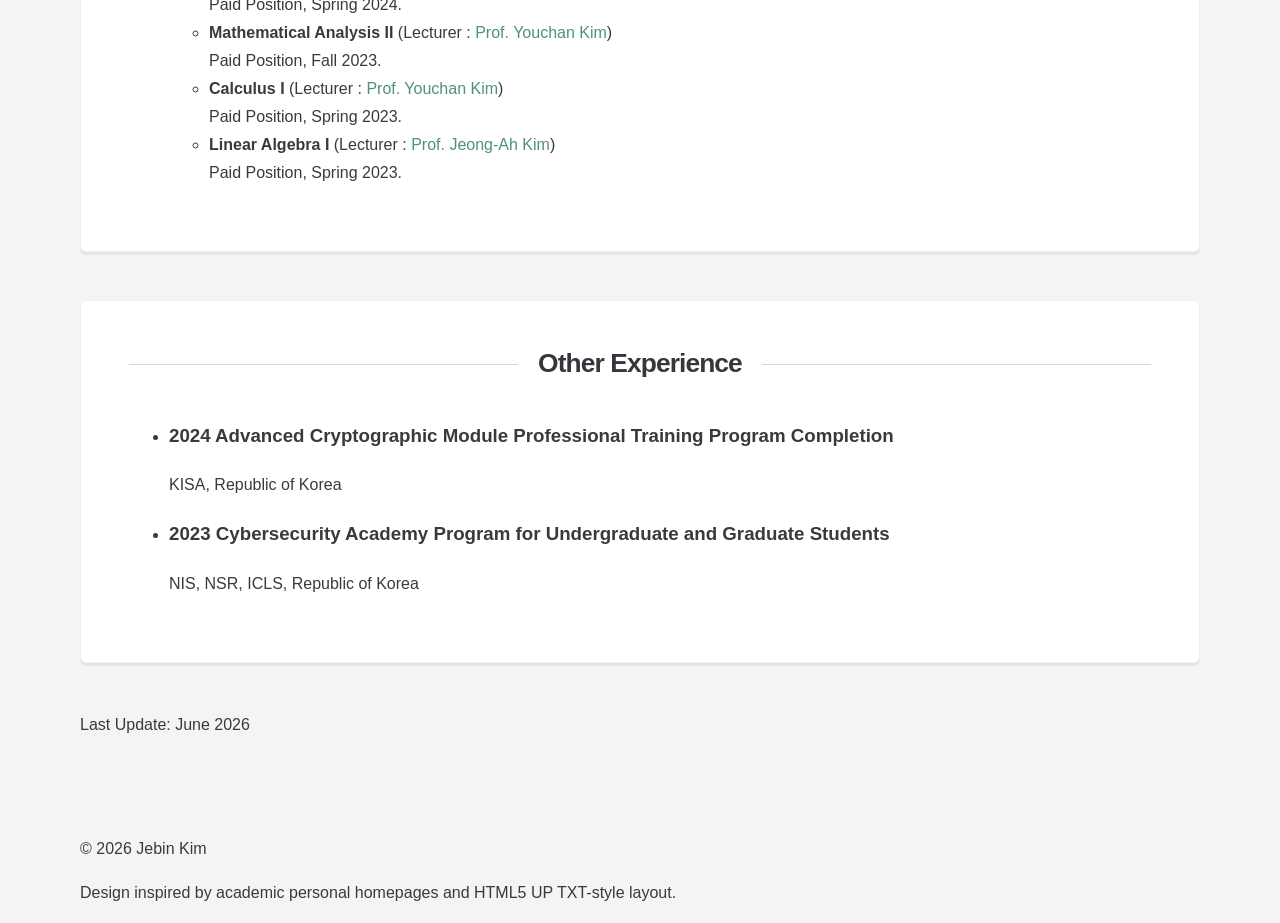
==== commit adad3b30: "Update index.html" ====
--- a/index.html
+++ b/index.html
@@ -192,12 +192,12 @@
                             in <em>Proc. of the KIISC Winter Conference (CISC-S)</em>, May. 2026.
                         </li>
                         <li>
-                            J. Kim, I. Lee, C. Jeon, S. Kim, S. Hong, and S. Lee,
+                            <a style="color: #4d9279;"><b>J. Kim</b></a>, I. Lee, C. Jeon, S. Kim, S. Hong, and S. Lee,
                             “Reinforcement Learning for Parameter Optimization in CADO-NFS Polynomial Selection,”
                             in <em>Proc. of the KIISC Winter Conference (CISC-W)</em>, Nov. 2025.
                         </li>
                         <li>
-                            J. Kim, T. Kang, C. Jeon, S. Kim, and S. Hong,
+                            <a style="color: #4d9279;"><b>J. Kim</b></a>, T. Kang, C. Jeon, S. Kim, and S. Hong,
                             “A Survey on Cryptanalysis Techniques for LWE-based Cryptography,”
                             in <em>Proc. of the KIISC Summer Conference (CISC-S)</em>, Jun. 2025.
                         </li>
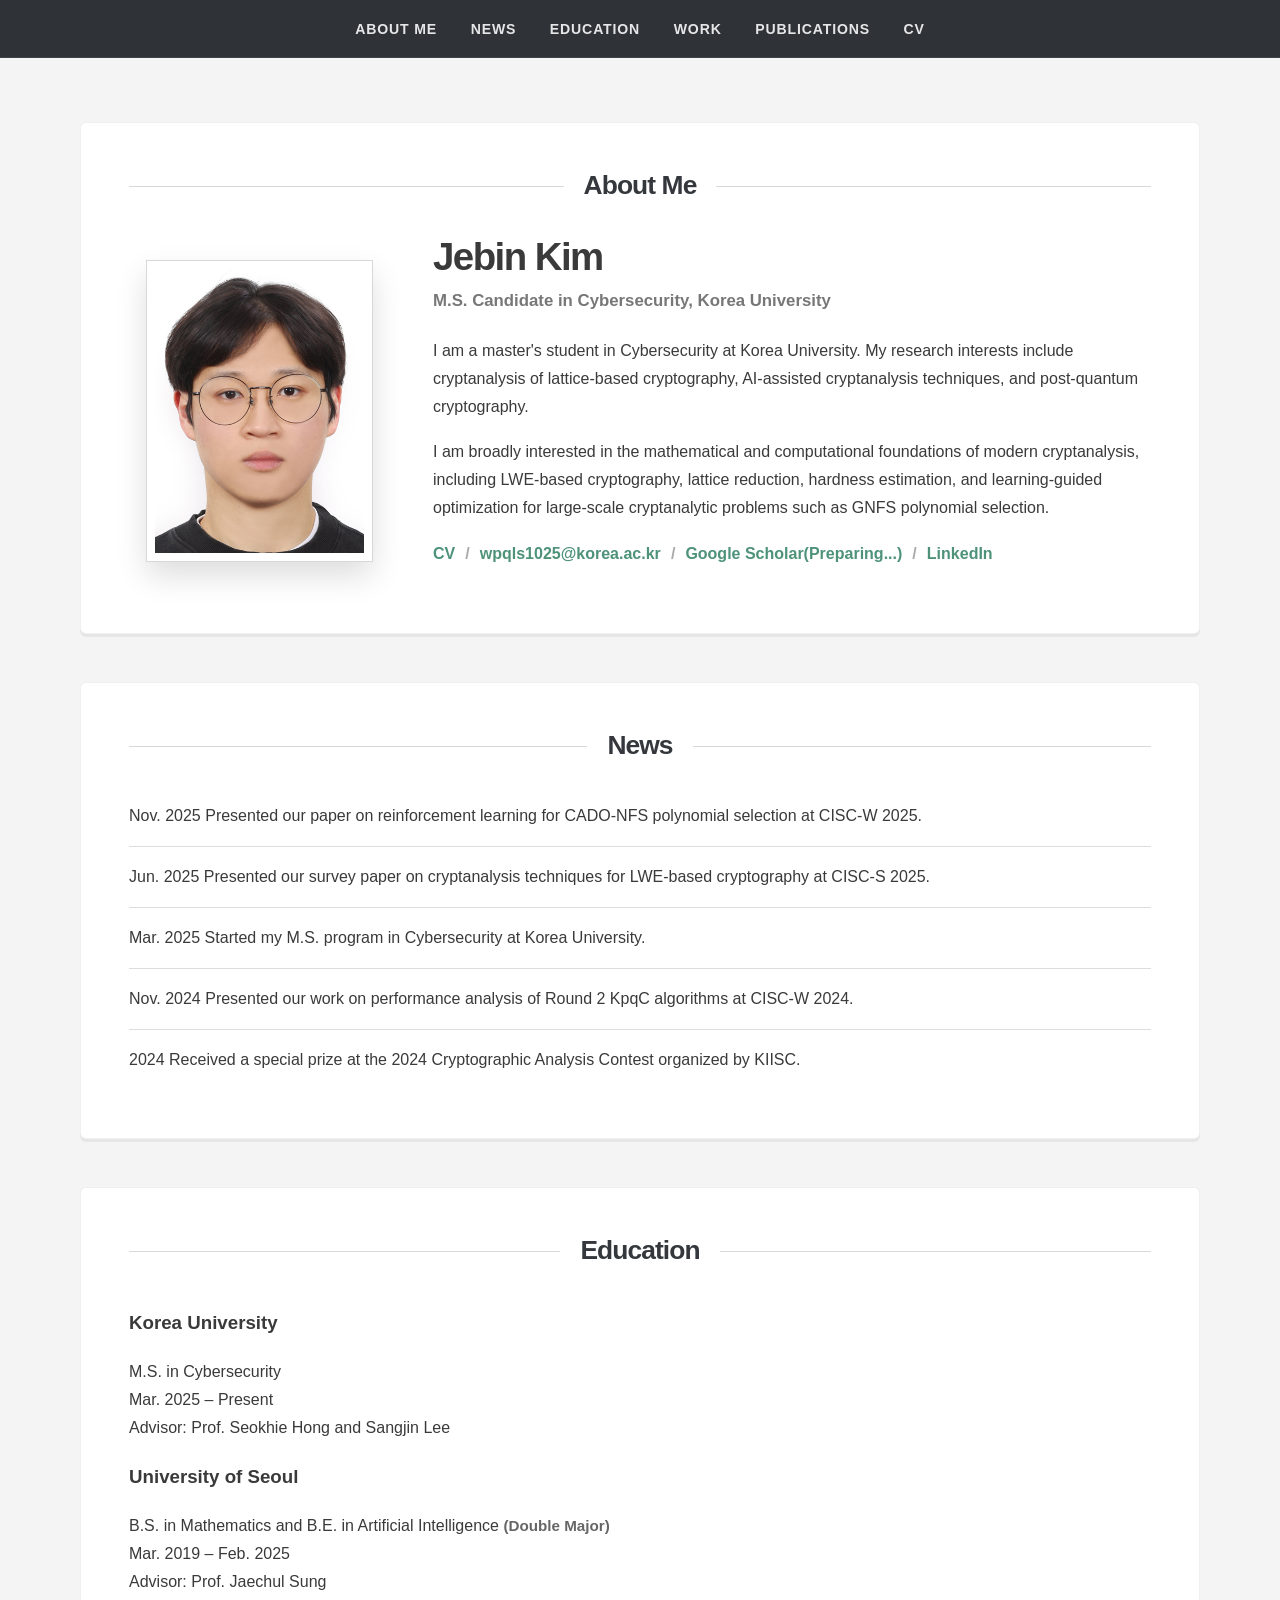
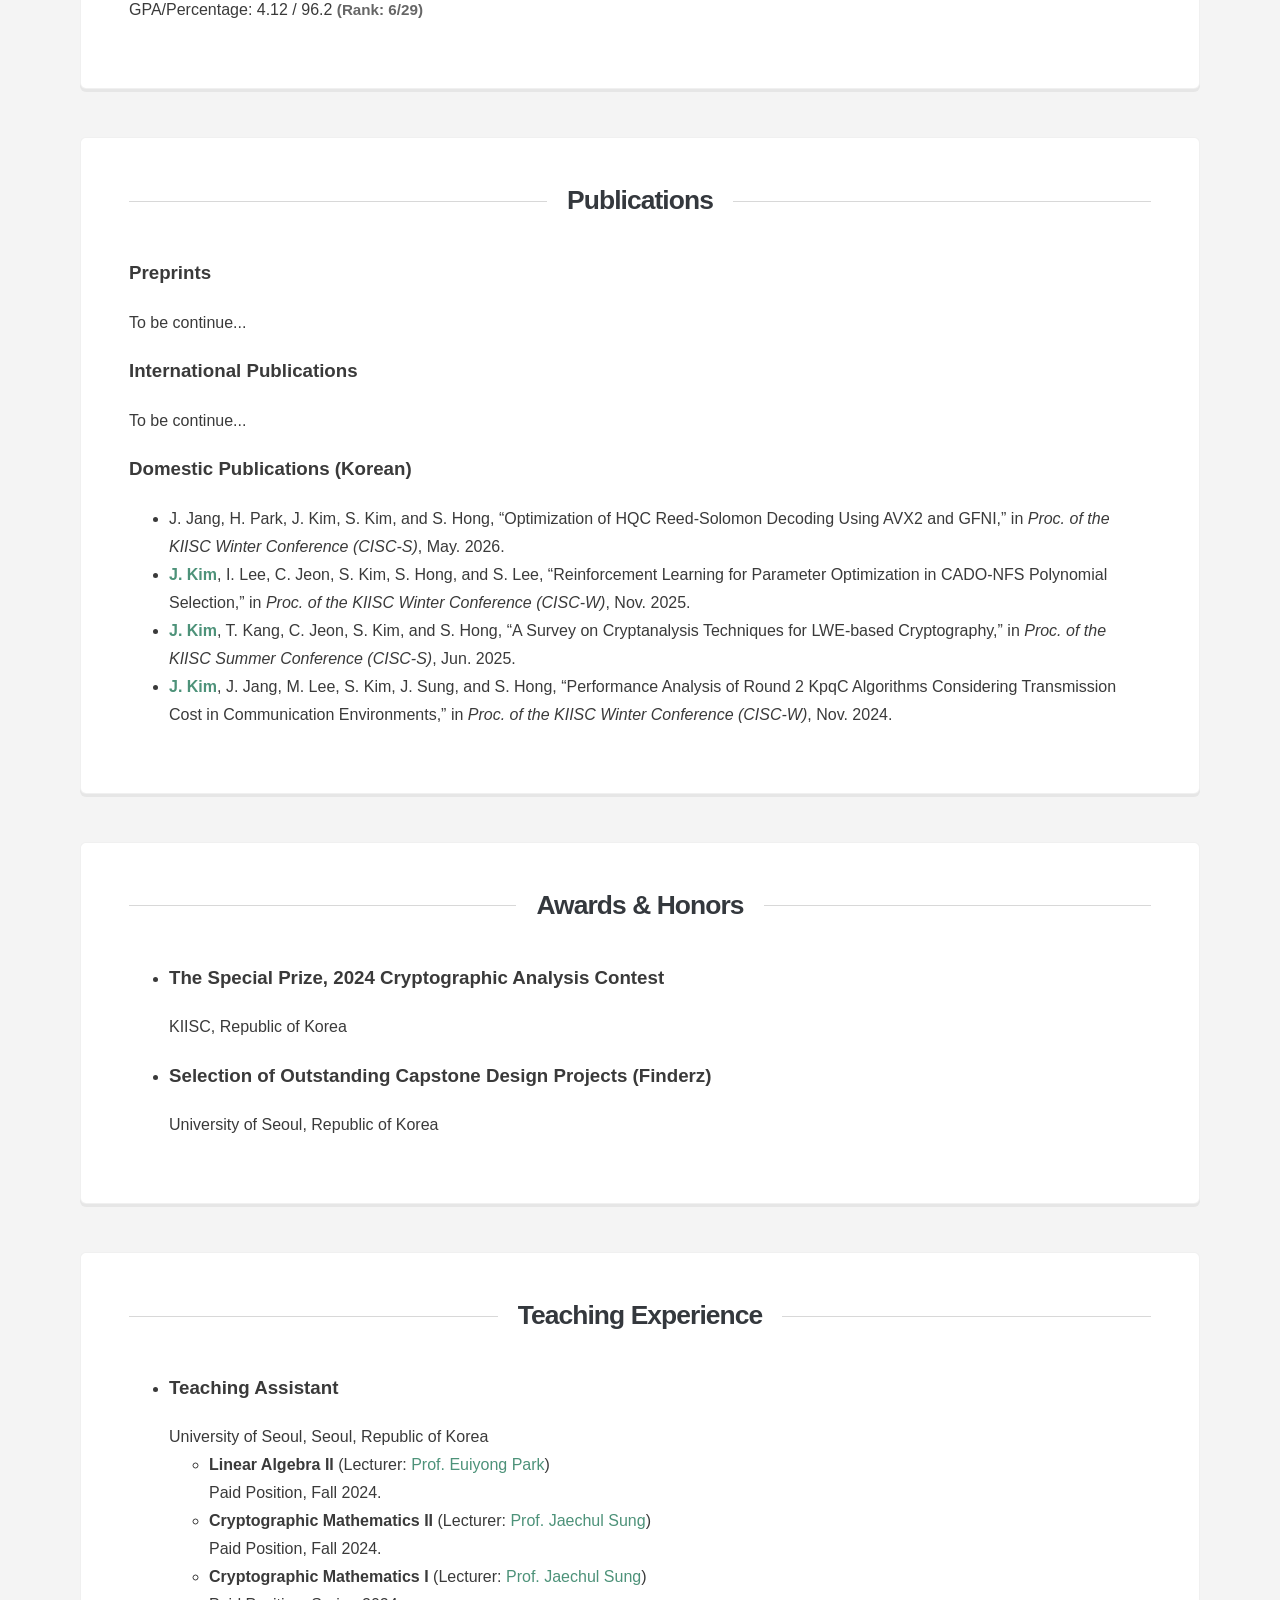
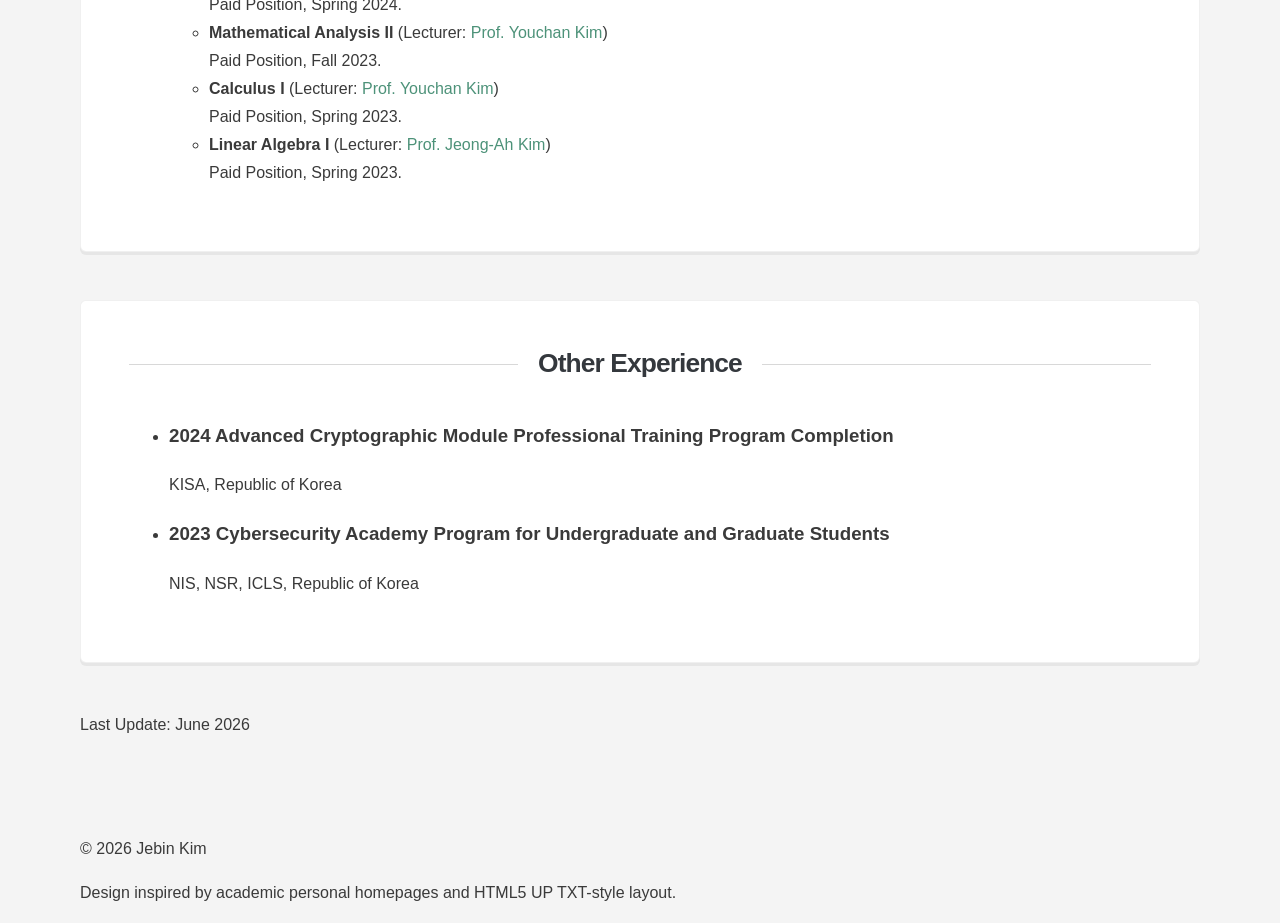
==== commit 841f43e6: "Update index.html" ====
--- a/index.html
+++ b/index.html
@@ -157,7 +157,7 @@
                                     <br>
                                     Advisor: Prof. Jaechul Sung
                                     <br>
-                                    GPA/Percentage: 4.12 / 96.2
+                                    GPA/Percentage: 4.12 / 96.2 <span class="degree-note">(Rank: 6/29)</span>
                                 </p>
                             </div>
                         </article>
@@ -237,37 +237,37 @@
                             <ul class="sub-list">
                                 <li>
                                     <b>Linear Algebra II</b>
-                                    <span class="degree-note"> (Lecturer : <a href="https://sites.google.com/site/epark1024/" target="_blank" style="color: #4d9279;">Prof. Euiyong Park</a>)</span>
+                                    <span class="degree-note"> (Lecturer: <a href="https://sites.google.com/site/epark1024/" target="_blank" style="color: #4d9279;">Prof. Euiyong Park</a>)</span>
                                     <br>
                                     Paid Position, Fall 2024.
                                 </li>
                                 <li>
                                     <b>Cryptographic Mathematics II</b>
-                                    <span class="degree-note"> (Lecturer : <a href="https://scholar.google.com/citations?user=eSgW4uAAAAAJ&hl=en" target="_blank" style="color: #4d9279;">Prof. Jaechul Sung</a>)</span>
+                                    <span class="degree-note"> (Lecturer: <a href="https://scholar.google.com/citations?user=eSgW4uAAAAAJ&hl=en" target="_blank" style="color: #4d9279;">Prof. Jaechul Sung</a>)</span>
                                     <br>
                                     Paid Position, Fall 2024.
                                 </li>
                                 <li>
                                     <b>Cryptographic Mathematics I</b>
-                                    <span class="degree-note"> (Lecturer : <a href="https://scholar.google.com/citations?user=eSgW4uAAAAAJ&hl=en" target="_blank" style="color: #4d9279;">Prof. Jaechul Sung</a>)</span>
+                                    <span class="degree-note"> (Lecturer: <a href="https://scholar.google.com/citations?user=eSgW4uAAAAAJ&hl=en" target="_blank" style="color: #4d9279;">Prof. Jaechul Sung</a>)</span>
                                     <br>
                                     Paid Position, Spring 2024.
                                 </li>
                                 <li>
                                     <b>Mathematical Analysis II</b>
-                                    <span class="degree-note"> (Lecturer : <a href="https://app.rndcircle.io/lab/f2e110f0-f742-4427-a4ac-b15742e9b4c2" target="_blank" style="color: #4d9279;">Prof. Youchan Kim</a>)</span>
+                                    <span class="degree-note"> (Lecturer: <a href="https://app.rndcircle.io/lab/f2e110f0-f742-4427-a4ac-b15742e9b4c2" target="_blank" style="color: #4d9279;">Prof. Youchan Kim</a>)</span>
                                     <br>
                                     Paid Position, Fall 2023.
                                 </li>
                                 <li>
                                     <b>Calculus I</b>
-                                    <span class="degree-note"> (Lecturer : <a href="https://app.rndcircle.io/lab/f2e110f0-f742-4427-a4ac-b15742e9b4c2" target="_blank" style="color: #4d9279;">Prof. Youchan Kim</a>)</span>
+                                    <span class="degree-note"> (Lecturer: <a href="https://app.rndcircle.io/lab/f2e110f0-f742-4427-a4ac-b15742e9b4c2" target="_blank" style="color: #4d9279;">Prof. Youchan Kim</a>)</span>
                                     <br>
                                     Paid Position, Spring 2023.
                                 </li>
                                 <li>
                                     <b>Linear Algebra I</b>
-                                    <span class="degree-note"> (Lecturer : <a target="_blank" style="color: #4d9279;">Prof. Jeong-Ah Kim</a>)</span>
+                                    <span class="degree-note"> (Lecturer: <a target="_blank" style="color: #4d9279;">Prof. Jeong-Ah Kim</a>)</span>
                                     <br>
                                     Paid Position, Spring 2023.
                                 </li>
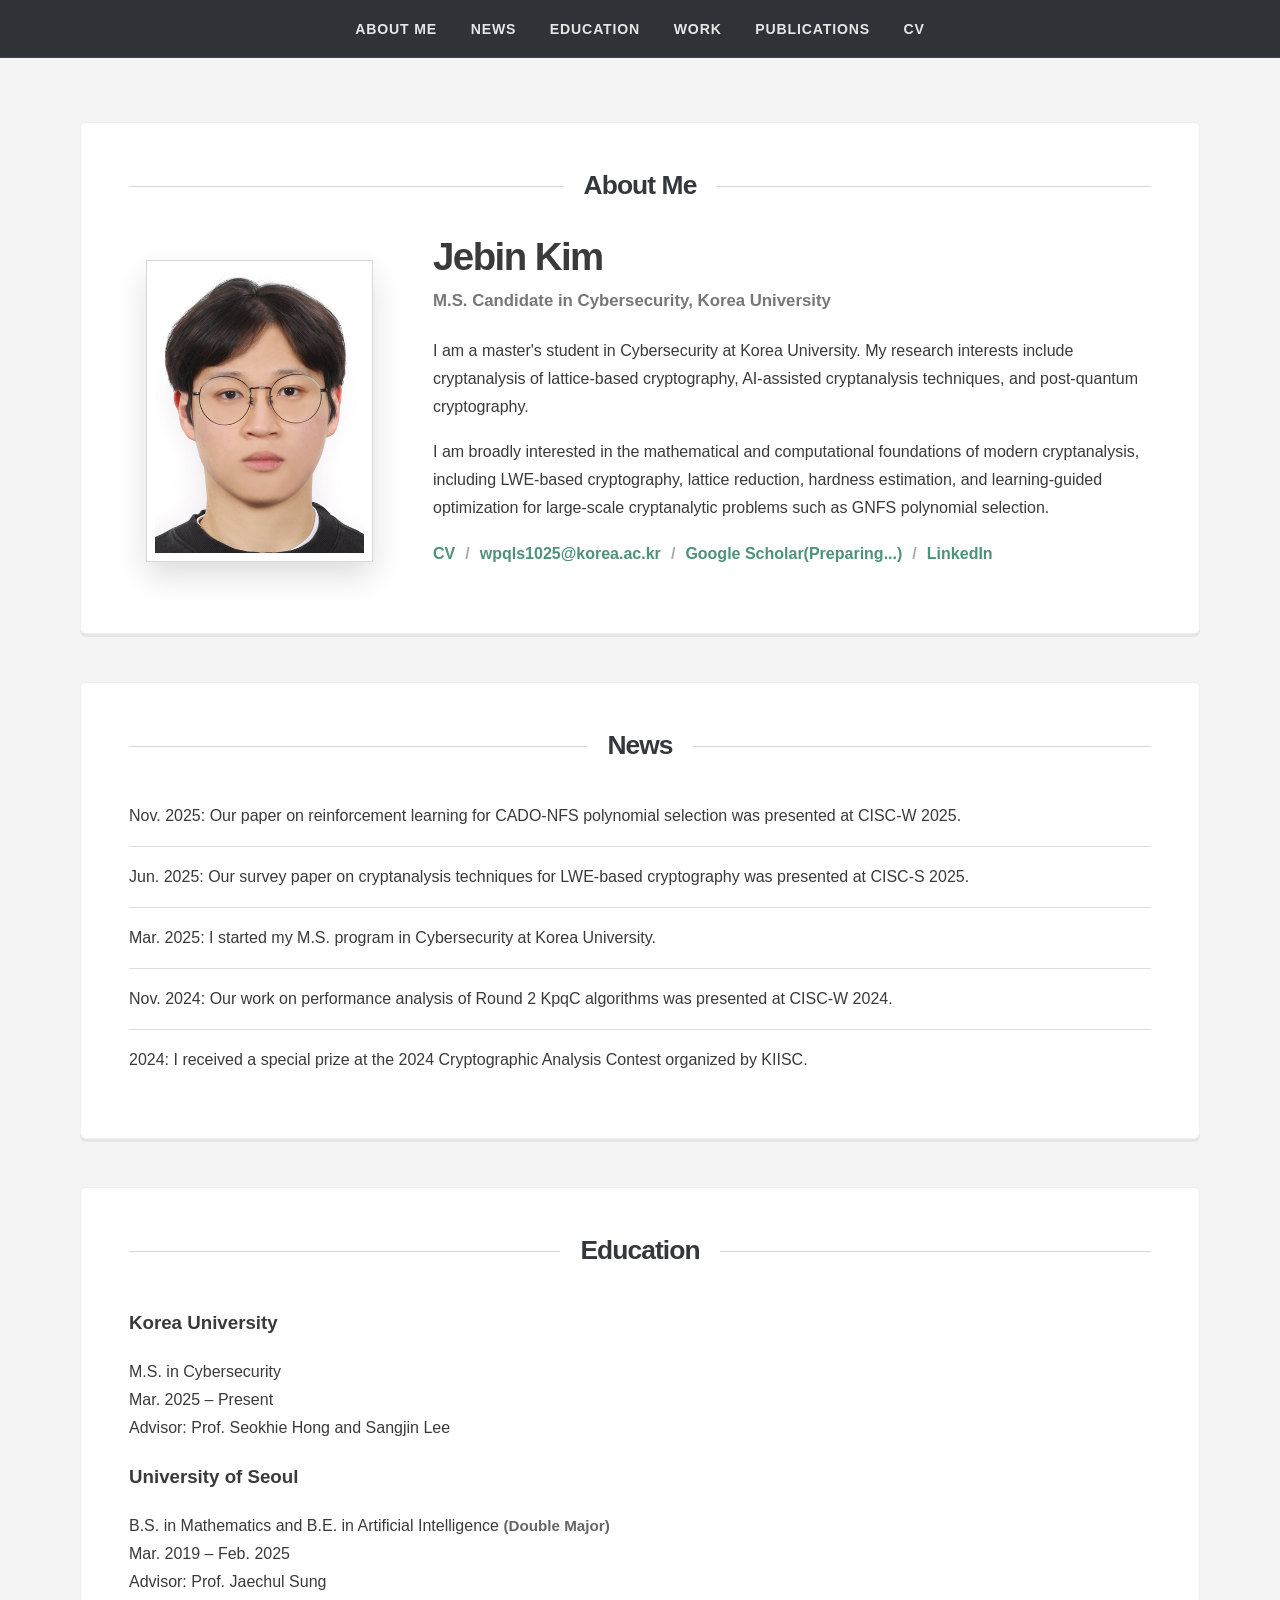
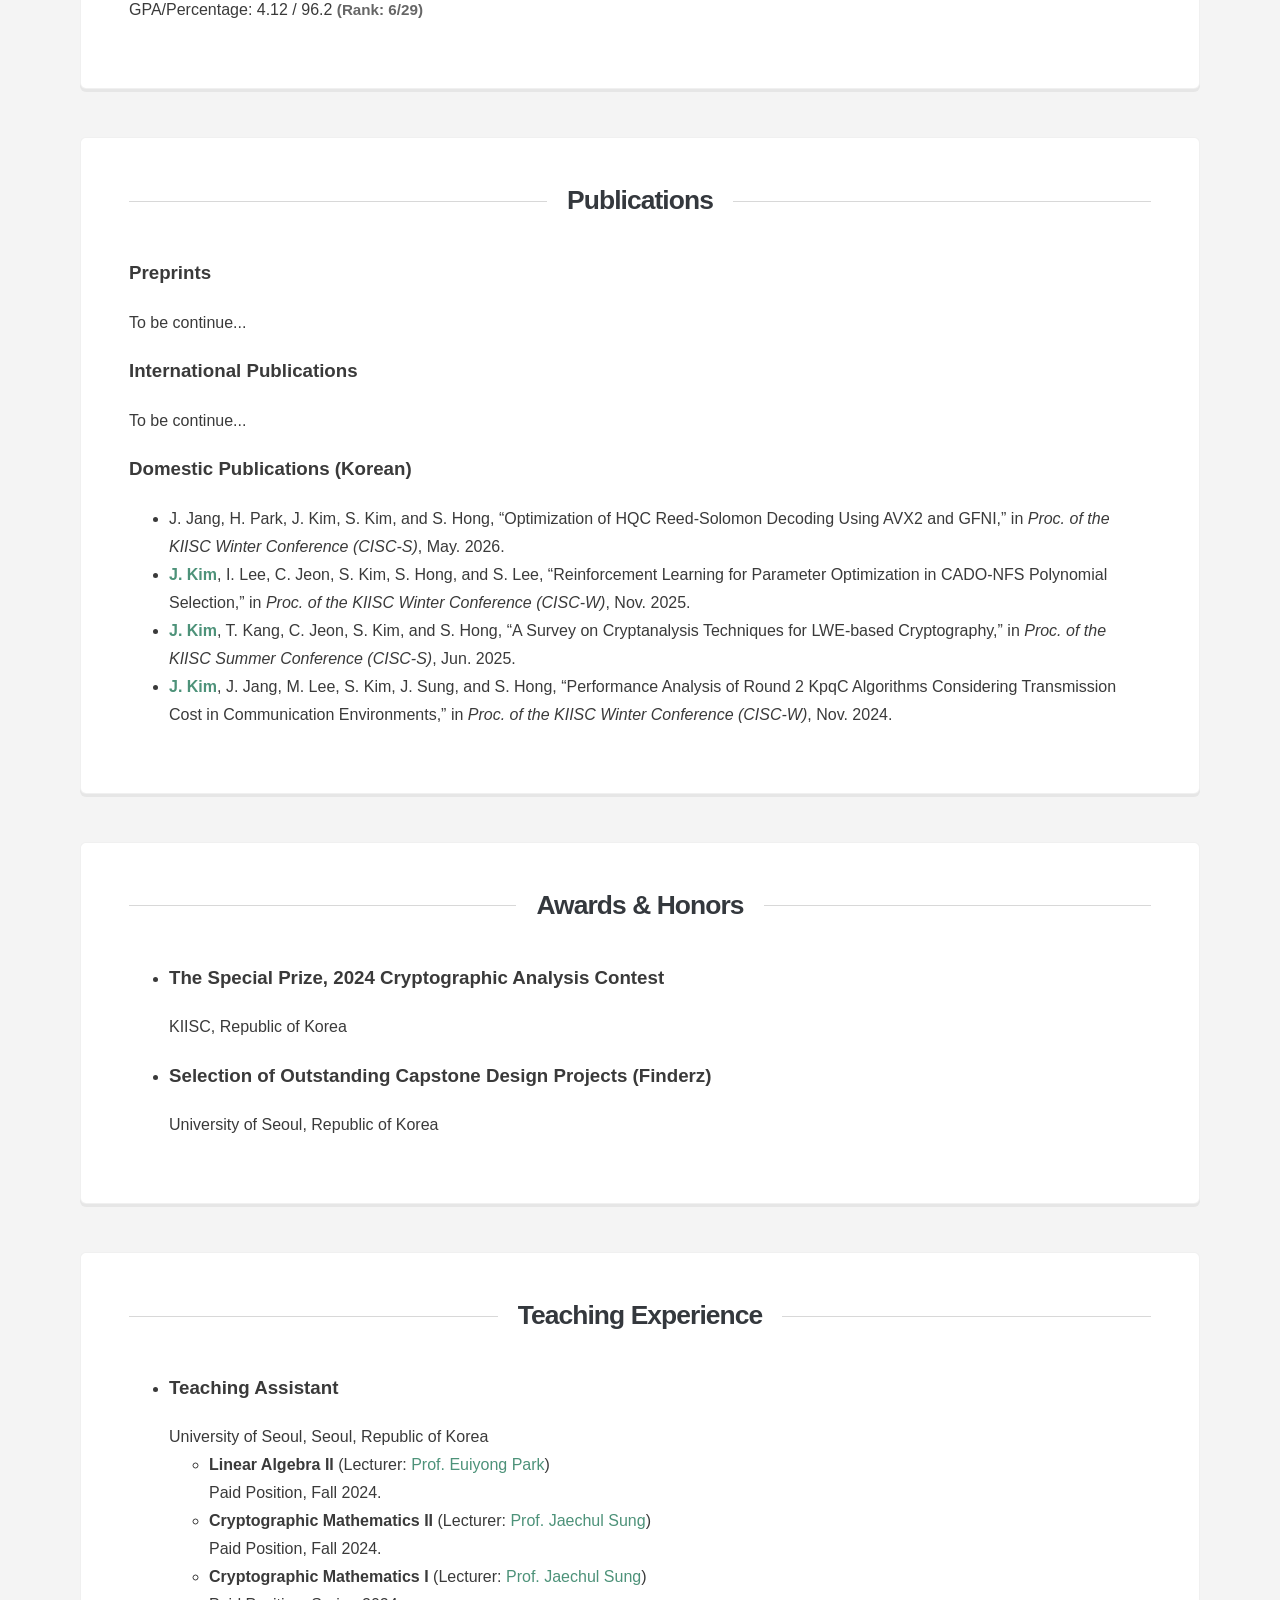
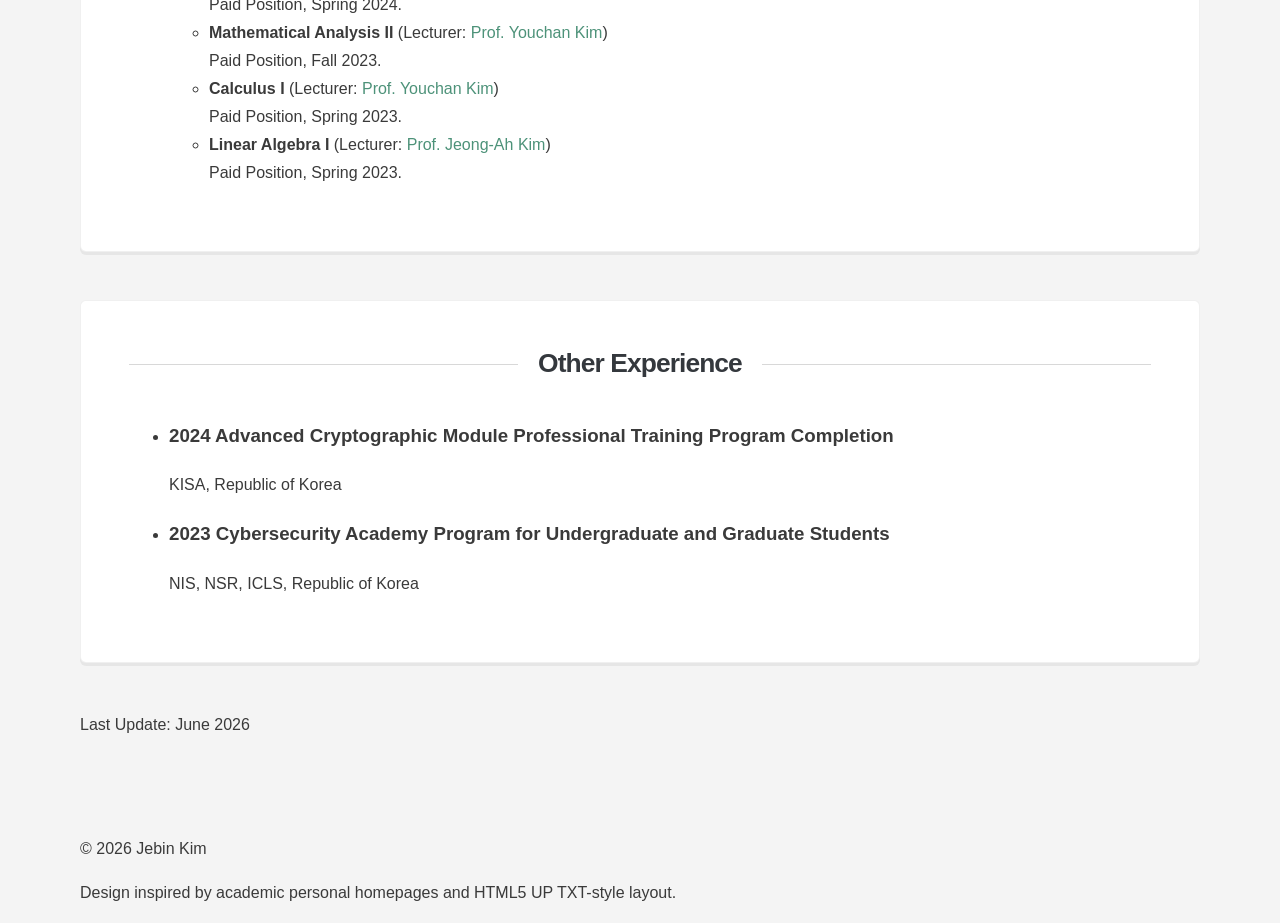
==== commit f9ae50d0: "Update index.html" ====
--- a/index.html
+++ b/index.html
@@ -97,33 +97,33 @@
                     <h2 class="major"><span>News</span></h2>
                     <ul class="news-list">
                         <li>
-                            <span class="news-date">Nov. 2025</span>
-                            <span class="news-text">
-                                Presented our paper on reinforcement learning for CADO-NFS polynomial selection at CISC-W 2025.
-                            </span>
-                        </li>
-                        <li>
-                            <span class="news-date">Jun. 2025</span>
-                            <span class="news-text">
-                                Presented our survey paper on cryptanalysis techniques for LWE-based cryptography at CISC-S 2025.
-                            </span>
-                        </li>
-                        <li>
-                            <span class="news-date">Mar. 2025</span>
-                            <span class="news-text">
-                                Started my M.S. program in Cybersecurity at Korea University.
-                            </span>
-                        </li>
-                        <li>
-                            <span class="news-date">Nov. 2024</span>
-                            <span class="news-text">
-                                Presented our work on performance analysis of Round 2 KpqC algorithms at CISC-W 2024.
-                            </span>
-                        </li>
-                        <li>
-                            <span class="news-date">2024</span>
-                            <span class="news-text">
-                                Received a special prize at the 2024 Cryptographic Analysis Contest organized by KIISC.
+                            <span class="news-date">Nov. 2025: </span>
+                            <span class="news-text">
+                                Our paper on reinforcement learning for CADO-NFS polynomial selection was presented at CISC-W 2025.
+                            </span>
+                        </li>
+                        <li>
+                            <span class="news-date">Jun. 2025: </span>
+                            <span class="news-text">
+                                Our survey paper on cryptanalysis techniques for LWE-based cryptography was presented at CISC-S 2025.
+                            </span>
+                        </li>
+                        <li>
+                            <span class="news-date">Mar. 2025: </span>
+                            <span class="news-text">
+                                I started my M.S. program in Cybersecurity at Korea University.
+                            </span>
+                        </li>
+                        <li>
+                            <span class="news-date">Nov. 2024: </span>
+                            <span class="news-text">
+                                Our work on performance analysis of Round 2 KpqC algorithms was presented at CISC-W 2024.
+                            </span>
+                        </li>
+                        <li>
+                            <span class="news-date">2024: </span>
+                            <span class="news-text">
+                                I received a special prize at the 2024 Cryptographic Analysis Contest organized by KIISC.
                             </span>
                         </li>
                     </ul>
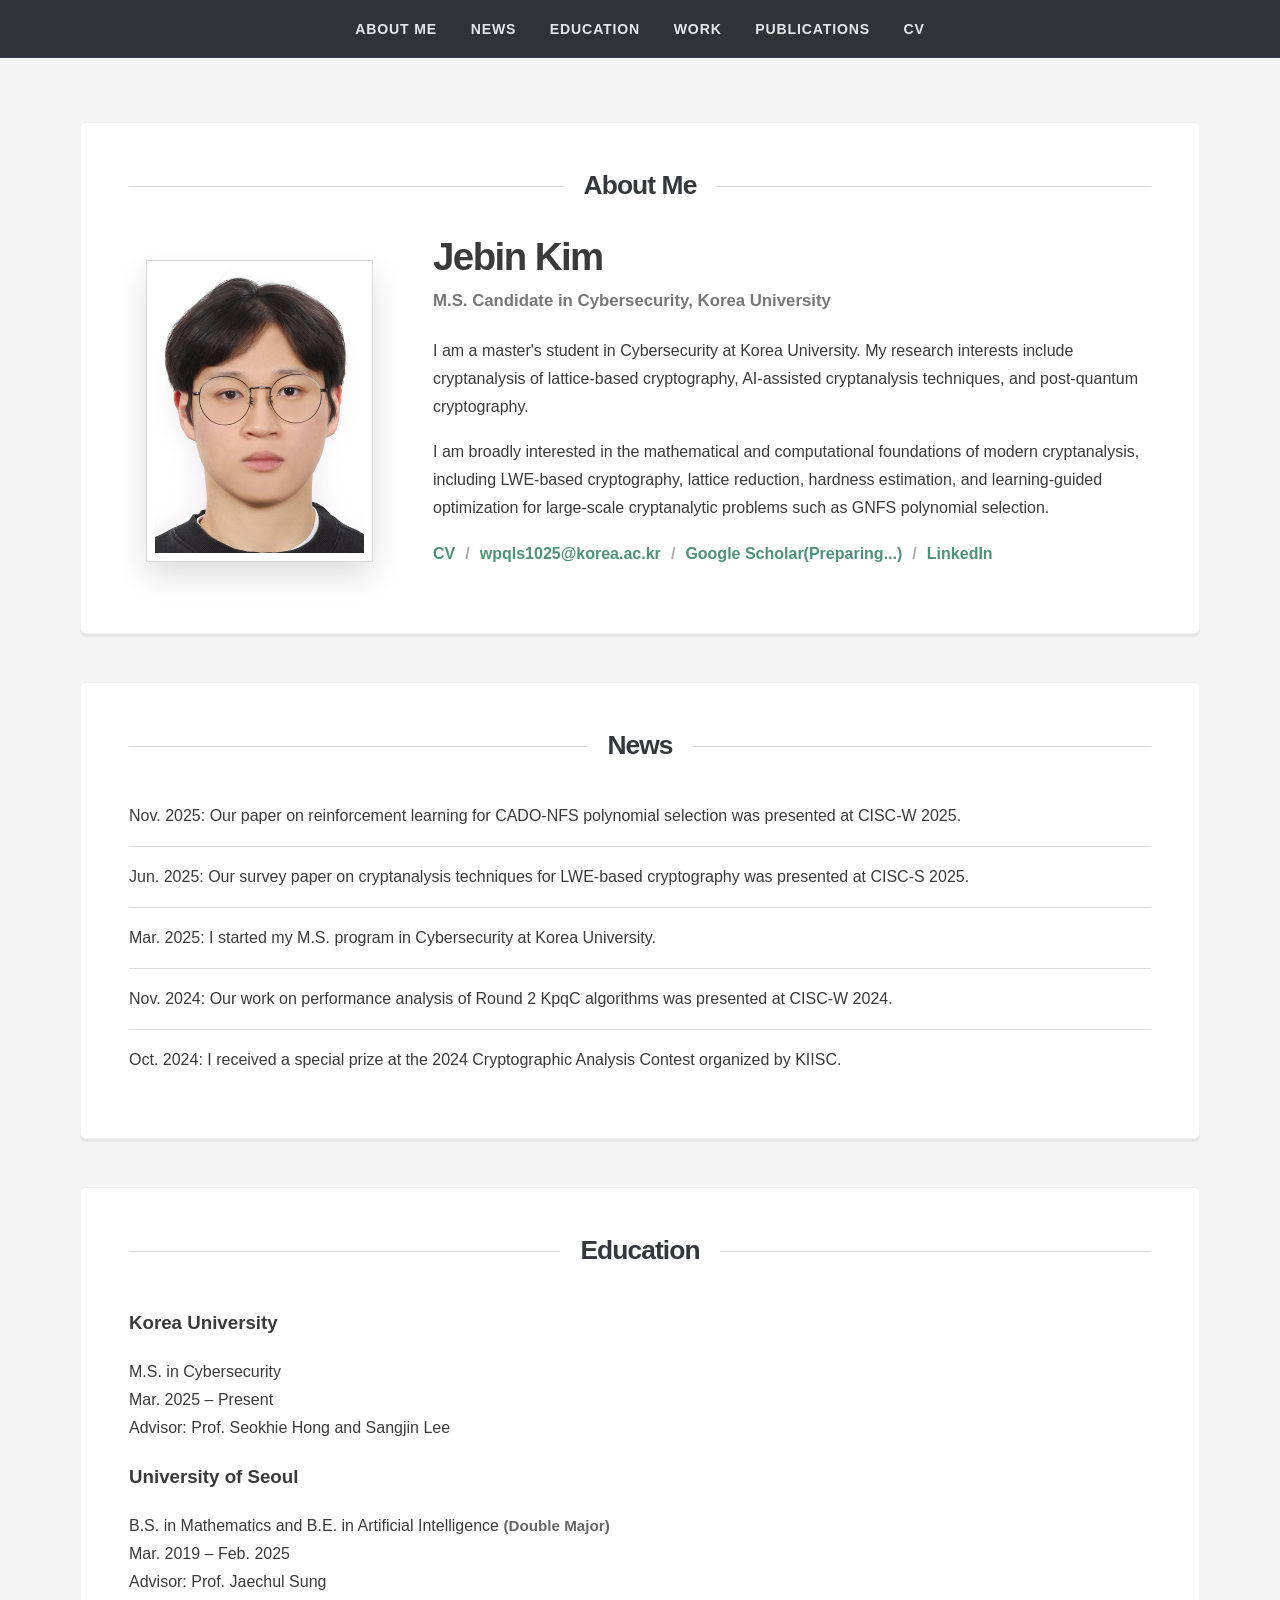
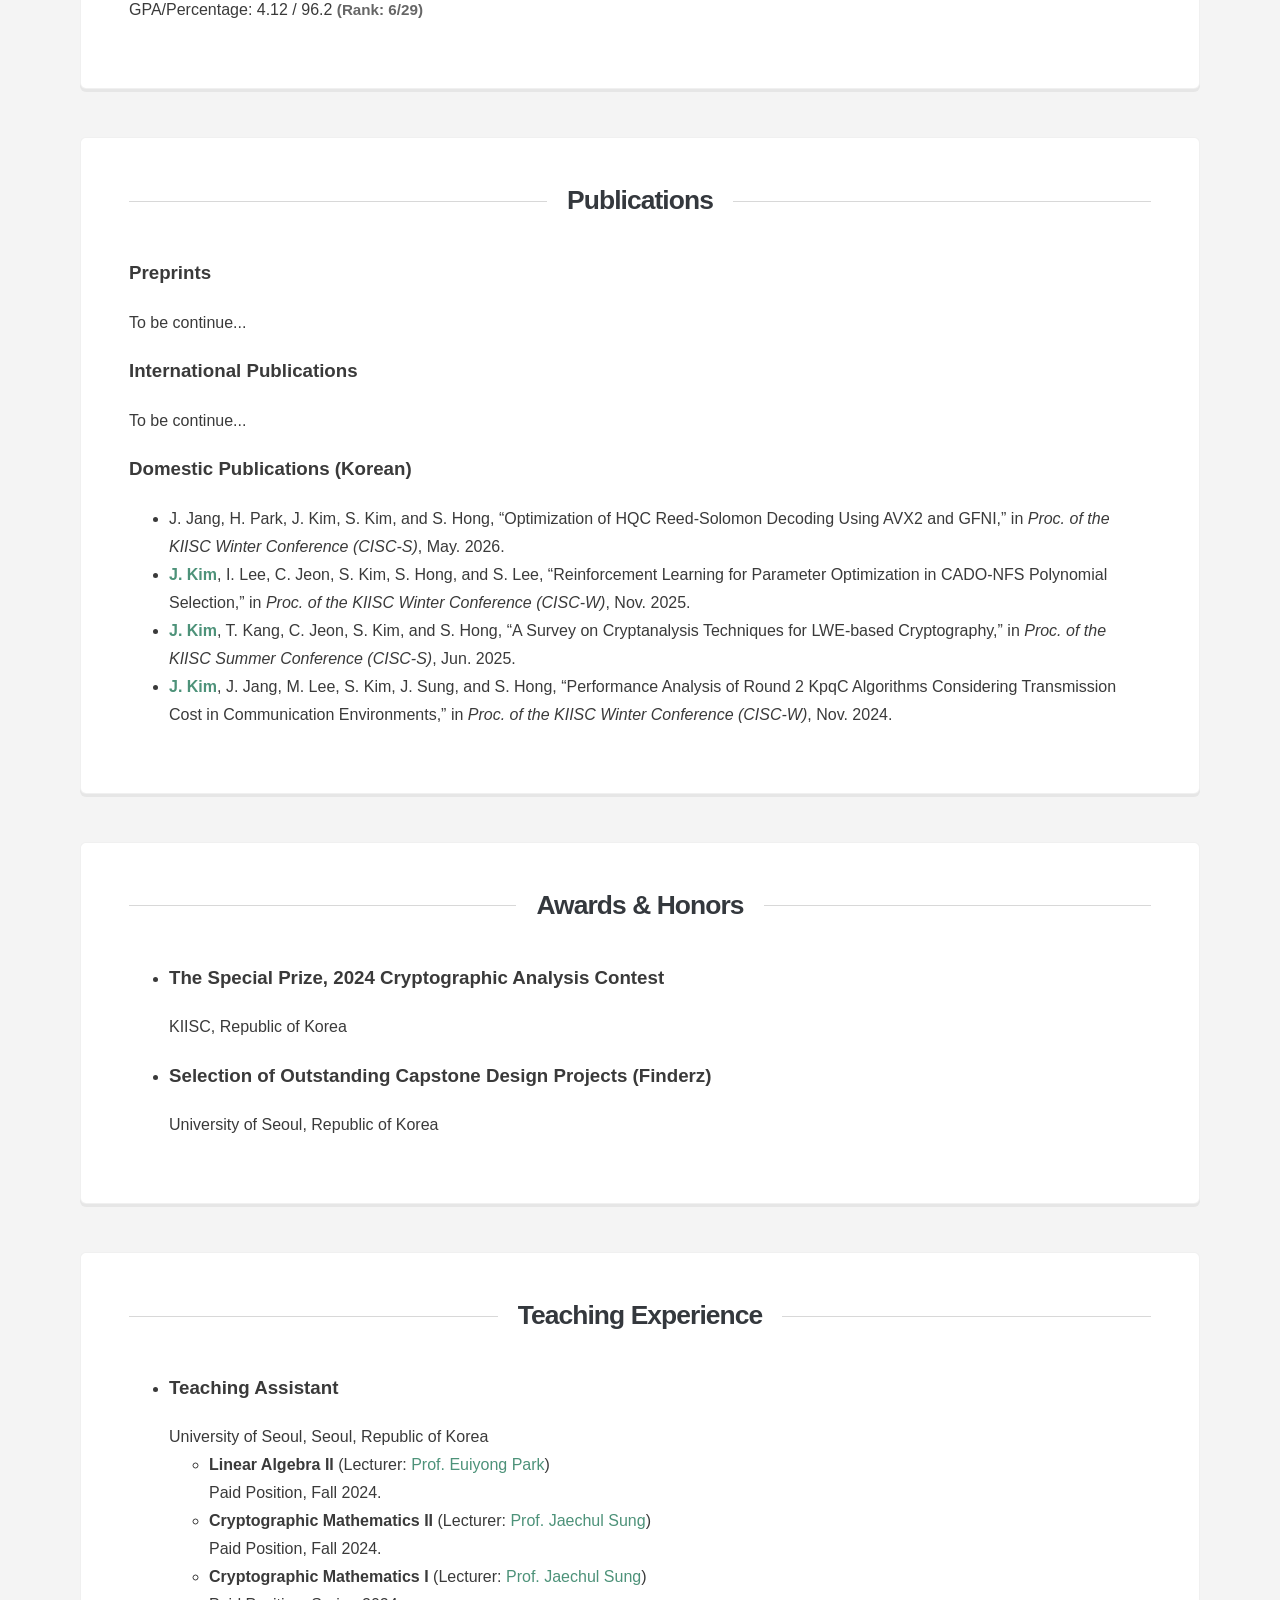
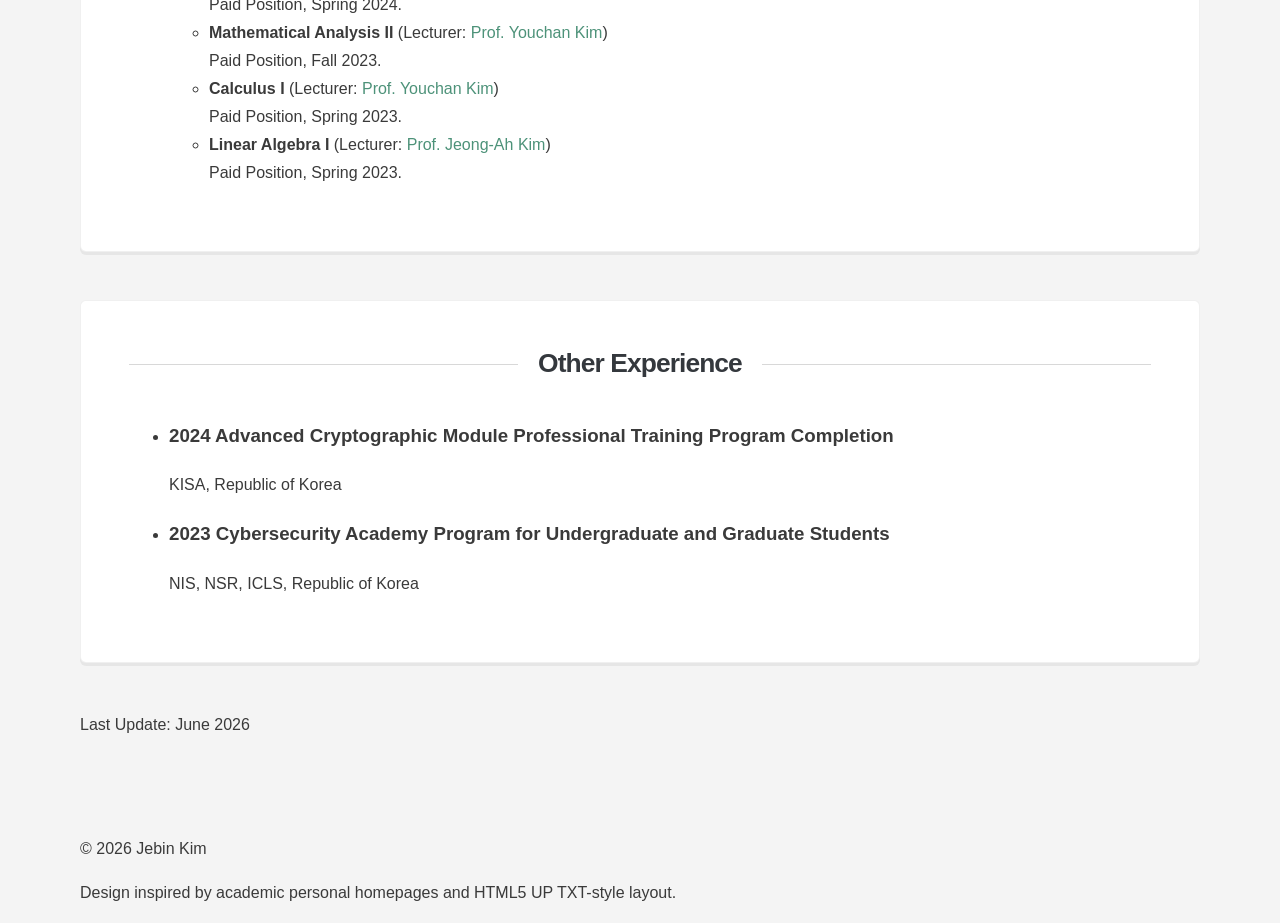
==== commit 317c3669: "Update index.html" ====
--- a/index.html
+++ b/index.html
@@ -121,7 +121,7 @@
                             </span>
                         </li>
                         <li>
-                            <span class="news-date">2024: </span>
+                            <span class="news-date">Oct. 2024: </span>
                             <span class="news-text">
                                 I received a special prize at the 2024 Cryptographic Analysis Contest organized by KIISC.
                             </span>
